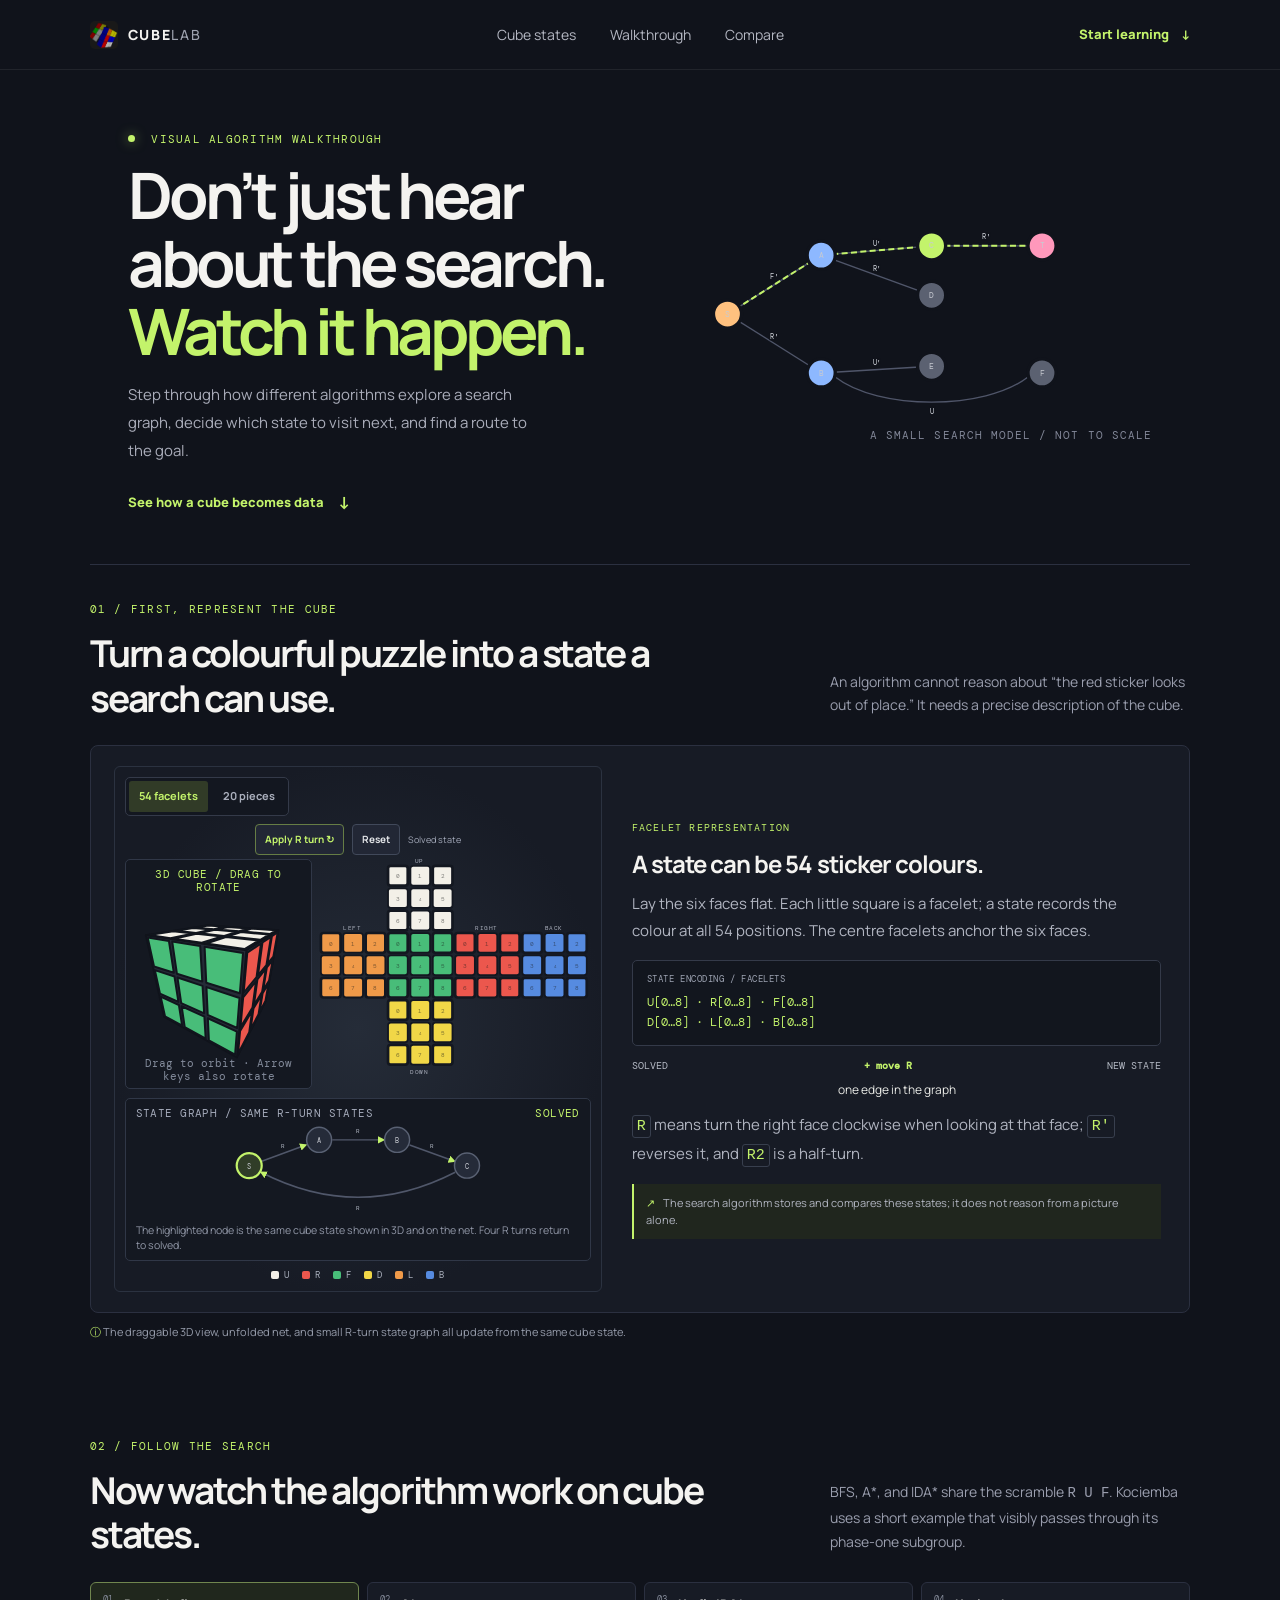
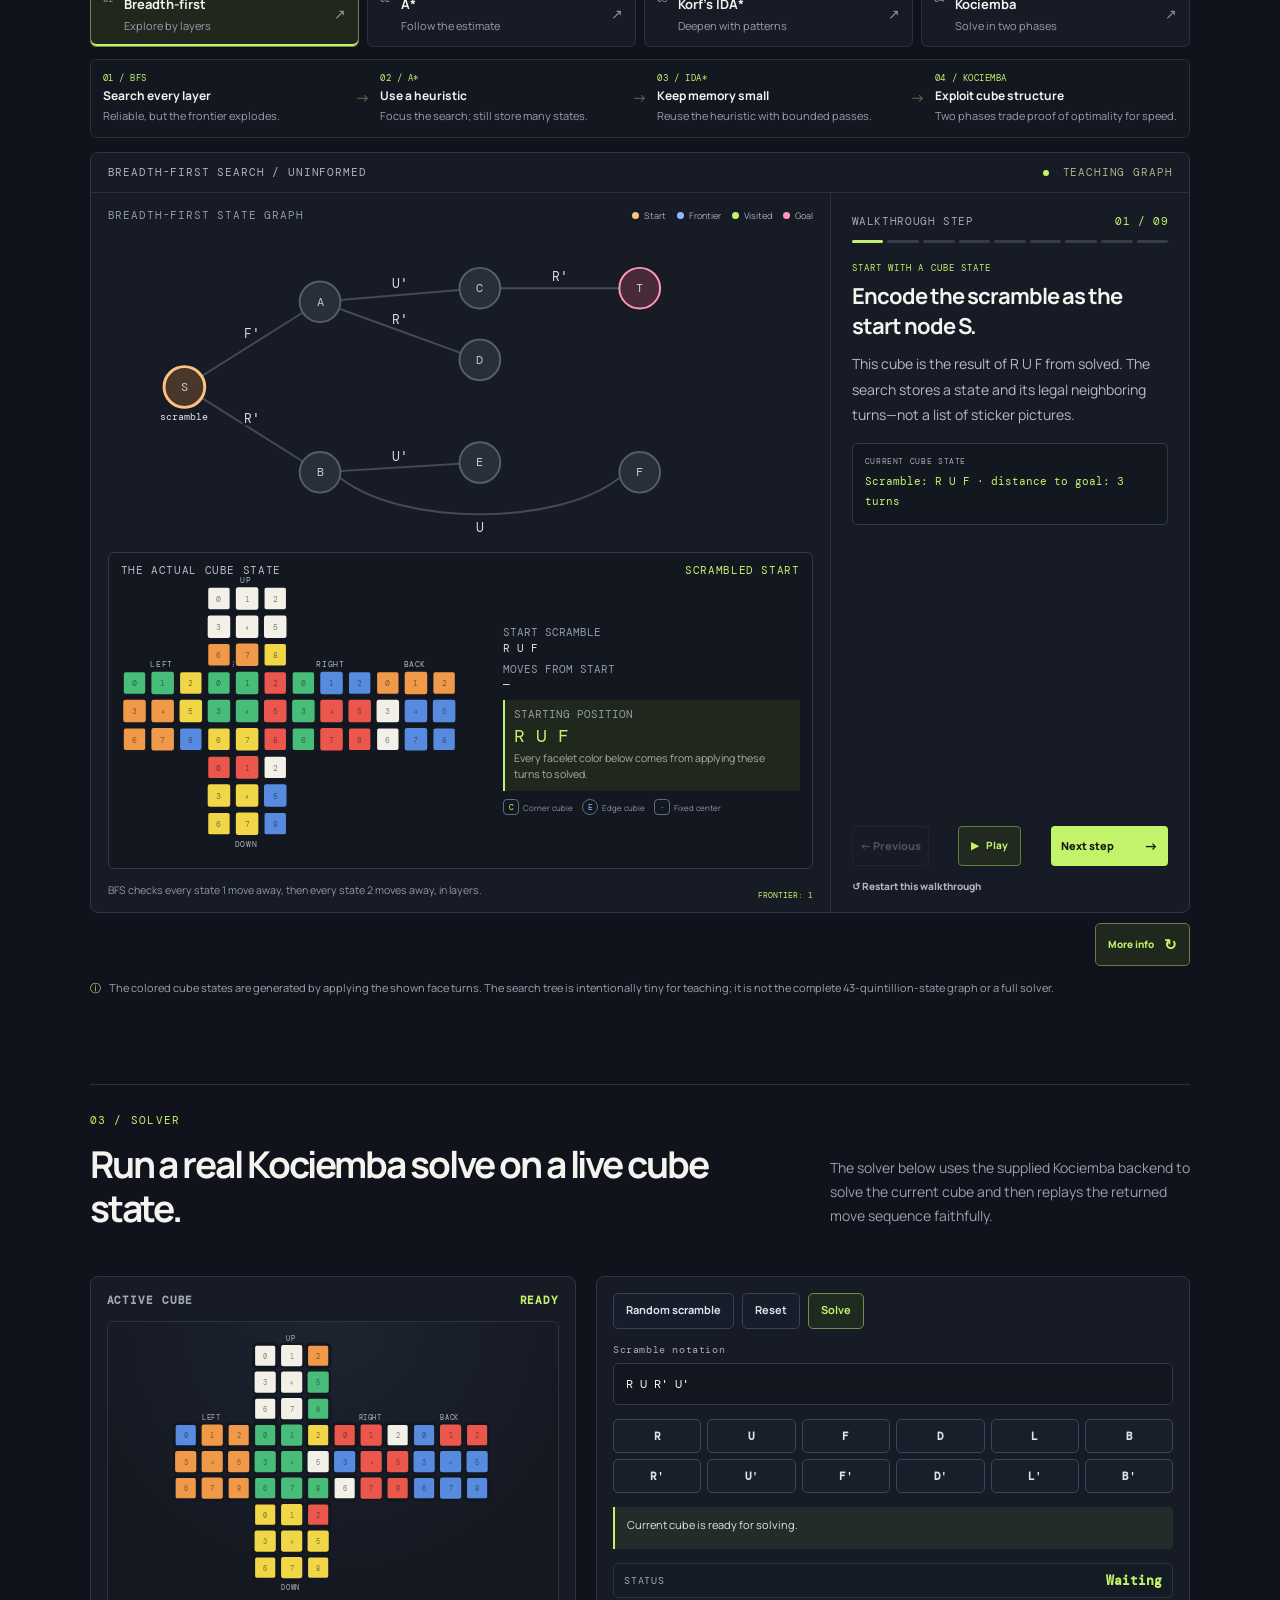
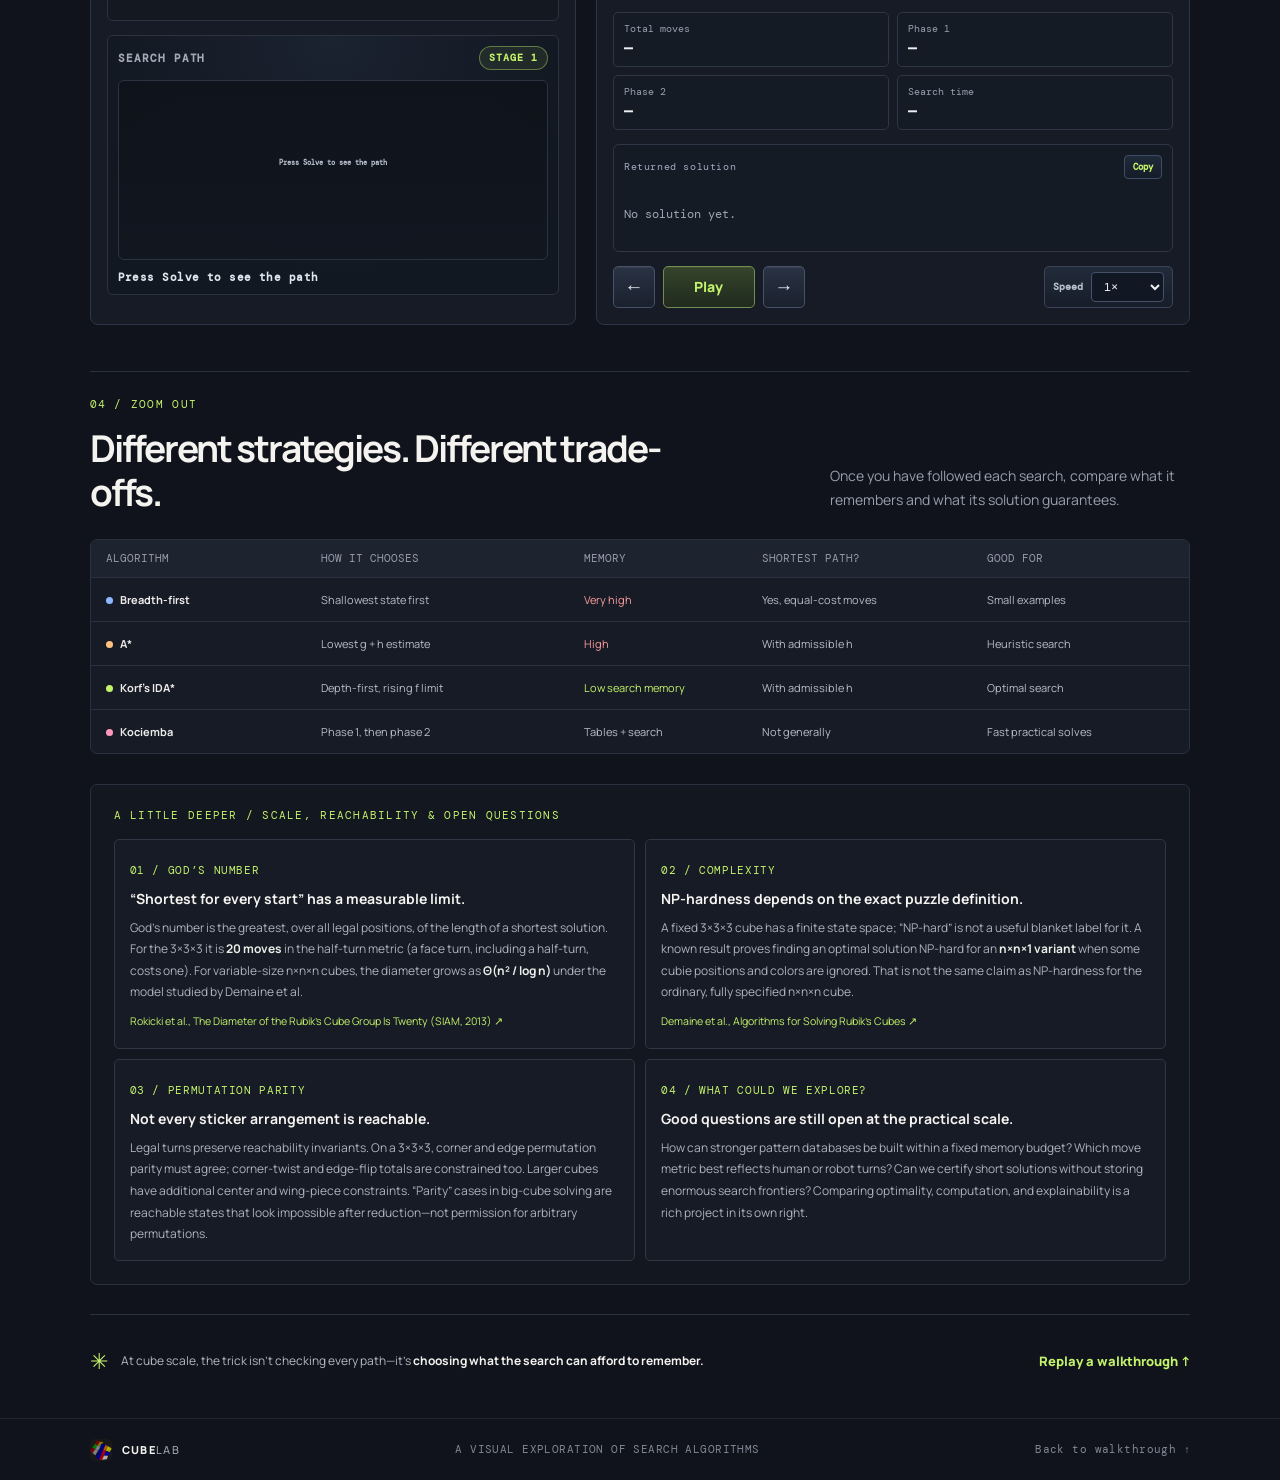
==== Cube/index.html @ f9112fea "Add files via upload" ====
<!DOCTYPE html>
<html lang="en">
<head>
  <meta charset="UTF-8">
  <meta name="viewport" content="width=device-width, initial-scale=1.0">
  <meta name="theme-color" content="#10131b">
  <title>Cube Lab — Search, step by step</title>
  <link rel="icon" href="./icon.png" type="image/png">
  <link rel="preconnect" href="https://fonts.googleapis.com">
  <link rel="preconnect" href="https://fonts.gstatic.com" crossorigin>
  <link href="https://fonts.googleapis.com/css2?family=DM+Mono:wght@400;500&family=Manrope:wght@400;500;600;700;800&display=swap" rel="stylesheet">
  <link rel="stylesheet" href="./styles.css">
  <script src="./sketch/kociemba.bundle.js"></script>
  <script type="module" src="./sketch/sketch.js"></script>
</head>
<body>
  <header class="topbar">
    <a class="brand" href="#" aria-label="Cube Lab home"><img class="brand-mark" src="./icon.png" alt=""><span>CUBE<span class="brand-light">LAB</span></span></a>
    <nav aria-label="Main navigation"><a href="#representation">Cube states</a><a href="#walkthrough">Walkthrough</a><a href="#compare">Compare</a></nav>
    <a class="top-cta" href="#representation">Start learning <span aria-hidden="true">↓</span></a>
  </header>

  <main>
    <section class="intro">
      <div class="intro-copy">
        <p class="eyebrow"><span class="live-dot"></span> VISUAL ALGORITHM WALKTHROUGH</p>
        <h1>Don’t just hear<br>about the search.<br><span>Watch it happen.</span></h1>
        <p>Step through how different algorithms explore a search graph, decide which state to visit next, and find a route to the goal.</p>
        <a class="primary-link" href="#representation">See how a cube becomes data <span aria-hidden="true">↓</span></a>
      </div>
      <div class="intro-visual" aria-hidden="true">
        <svg viewBox="0 0 700 320">
          <g class="intro-graph-edges">
            <line x1="65" y1="160" x2="205" y2="72"/><line x1="65" y1="160" x2="205" y2="248"/>
            <line x1="205" y1="72" x2="370" y2="58"/><line x1="205" y1="72" x2="370" y2="132"/>
            <line x1="205" y1="248" x2="370" y2="238"/><path d="M226 254 C290 304 450 304 514 254"/>
            <line x1="370" y1="58" x2="535" y2="58"/>
          </g>
          <path class="intro-route" d="M65 160L205 72 370 58 535 58"/>
          <g class="intro-graph-moves">
            <text x="135" y="108">F′</text><text x="135" y="197">R′</text>
            <text x="288" y="58">U′</text><text x="288" y="95">R′</text>
            <text x="288" y="236">U′</text><text x="370" y="310">U</text><text x="452" y="48">R′</text>
          </g>
          <circle class="node node-start" cx="65" cy="160" r="21"/><circle class="node node-frontier" cx="205" cy="72" r="21"/>
          <circle class="node node-frontier" cx="205" cy="248" r="21"/><circle class="node node-visited" cx="370" cy="58" r="21"/>
          <circle class="node node-quiet" cx="370" cy="132" r="21"/><circle class="node node-quiet" cx="370" cy="238" r="21"/>
          <circle class="node node-quiet" cx="535" cy="248" r="21"/><circle class="node node-goal" cx="535" cy="58" r="21"/>
          <g class="intro-graph-labels">
            <text x="65" y="164">S</text><text x="205" y="76">A</text><text x="205" y="252">B</text>
            <text x="370" y="62">C</text><text x="370" y="136">D</text><text x="370" y="242">E</text>
            <text x="535" y="252">F</text><text x="535" y="62">T</text>
          </g>
        </svg>
        <span class="visual-tag">A SMALL SEARCH MODEL / NOT TO SCALE</span>
      </div>
    </section>

    <section class="representation section-wrap" id="representation">
      <div class="section-heading">
        <div><p class="eyebrow">01 / FIRST, REPRESENT THE CUBE</p><h2>Turn a colourful puzzle into a state a search can use.</h2></div>
        <p>An algorithm cannot reason about “the red sticker looks out of place.” It needs a precise description of the cube.</p>
      </div>
      <div class="representation-panel">
        <div class="representation-visual">
          <div class="representation-toggle" role="tablist" aria-label="Cube state representation">
            <button type="button" class="representation-tab active" role="tab" aria-selected="true" data-representation="stickers">54 facelets</button>
            <button type="button" class="representation-tab" role="tab" aria-selected="false" data-representation="pieces">20 pieces</button>
          </div>
          <div class="representation-actions"><button type="button" id="representation-turn">Apply R turn ↻</button><button type="button" id="representation-reset">Reset</button><span id="representation-move-label">Solved state</span></div>
          <div class="cube-views">
            <div class="cube-3d-card">
              <span class="cube-view-label">3D CUBE / DRAG TO ROTATE</span>
              <div id="representation-cube-3d" class="representation-cube-3d" role="group" tabindex="0" aria-label="Interactive three-dimensional Rubik's cube. Drag to rotate; use the arrow keys to change the view."></div>
              <span class="cube-drag-hint">Drag to orbit · Arrow keys also rotate</span>
            </div>
            <div id="representation-cube" class="representation-cube" aria-label="Unfolded Rubik's cube representation"></div>
          </div>
          <div class="representation-state-graph">
            <div class="representation-state-graph-head"><span>STATE GRAPH / SAME R-TURN STATES</span><span id="representation-state-label">SOLVED</span></div>
            <div id="representation-state-graph-svg" aria-label="Graph of states produced by repeated R turns"></div>
            <p class="representation-state-graph-note">The highlighted node is the same cube state shown in 3D and on the net. Four R turns return to solved.</p>
          </div>
          <div class="net-caption"><span><i class="net-color white"></i> U</span><span><i class="net-color red"></i> R</span><span><i class="net-color green"></i> F</span><span><i class="net-color yellow"></i> D</span><span><i class="net-color orange"></i> L</span><span><i class="net-color blue"></i> B</span></div>
        </div>
        <div class="representation-explanation" aria-live="polite">
          <p class="eyebrow" id="representation-kicker">FACELET REPRESENTATION</p>
          <h3 id="representation-title">A state can be 54 sticker colours.</h3>
          <p id="representation-description">Lay the six faces flat. Each little square is a facelet; a state records the colour at all 54 positions. The centre facelets anchor the six faces.</p>
          <div class="representation-readout" id="representation-readout"><span>STATE ENCODING / FACELETS</span><code>U[0…8] · R[0…8] · F[0…8]<br>D[0…8] · L[0…8] · B[0…8]</code></div>
          <div class="representation-equation"><span>SOLVED</span><b>+ move R</b><span>NEW STATE</span><strong>one edge in the graph</strong></div>
          <p class="move-notation"><code>R</code> means turn the right face clockwise when looking at that face; <code>R′</code> reverses it, and <code>R2</code> is a half-turn.</p>
          <p class="representation-hint"><span>↗</span> The search algorithm stores and compares these states; it does not reason from a picture alone.</p>
        </div>
      </div>
      <p class="representation-note"><span>ⓘ</span> The draggable 3D view, unfolded net, and small R-turn state graph all update from the same cube state.</p>
    </section>

    <section class="walkthrough section-wrap" id="walkthrough">
      <div class="section-heading">
        <div><p class="eyebrow">02 / FOLLOW THE SEARCH</p><h2>Now watch the algorithm work on cube states.</h2></div>
        <p>BFS, A*, and IDA* share the scramble <code>R U F</code>. Kociemba uses a short example that visibly passes through its phase-one subgroup.</p>
      </div>
      <div class="algorithm-tabs" role="tablist" aria-label="Choose an algorithm">
        <button class="algorithm-tab active" type="button" role="tab" aria-selected="true" data-algorithm="bfs"><span class="tab-number">01</span><span><strong>Breadth-first</strong><small>Explore by layers</small></span><span class="tab-arrow">↗</span></button>
        <button class="algorithm-tab" type="button" role="tab" aria-selected="false" data-algorithm="astar"><span class="tab-number">02</span><span><strong>A*</strong><small>Follow the estimate</small></span><span class="tab-arrow">↗</span></button>
        <button class="algorithm-tab" type="button" role="tab" aria-selected="false" data-algorithm="idastar"><span class="tab-number">03</span><span><strong>Korf’s IDA*</strong><small>Deepen with patterns</small></span><span class="tab-arrow">↗</span></button>
        <button class="algorithm-tab" type="button" role="tab" aria-selected="false" data-algorithm="kociemba"><span class="tab-number">04</span><span><strong>Kociemba</strong><small>Solve in two phases</small></span><span class="tab-arrow">↗</span></button>
      </div>

      <div class="algorithm-progression" aria-label="How each strategy builds on the previous one">
        <div class="progression-item"><span>01 / BFS</span><strong>Search every layer</strong><small>Reliable, but the frontier explodes.</small></div>
        <span class="progression-arrow" aria-hidden="true">→</span>
        <div class="progression-item"><span>02 / A*</span><strong>Use a heuristic</strong><small>Focus the search; still store many states.</small></div>
        <span class="progression-arrow" aria-hidden="true">→</span>
        <div class="progression-item"><span>03 / IDA*</span><strong>Keep memory small</strong><small>Reuse the heuristic with bounded passes.</small></div>
        <span class="progression-arrow" aria-hidden="true">→</span>
        <div class="progression-item"><span>04 / KOCIEMBA</span><strong>Exploit cube structure</strong><small>Two phases trade proof of optimality for speed.</small></div>
      </div>

      <div class="walkthrough-flip" id="walkthrough-flip">
        <div class="walkthrough-flip-inner" id="walkthrough-flip-inner">
          <div class="walkthrough-front">
            <div class="walkthrough-panel">
        <div class="walkthrough-topline"><span id="algorithm-kicker">BREADTH-FIRST SEARCH / UNINFORMED</span><span class="demo-badge"><i></i> TEACHING GRAPH</span></div>
        <div class="walkthrough-body">
          <div class="visualization">
            <div class="visualization-head"><span id="graph-title">SEARCH GRAPH</span><span class="legend" id="graph-legend"><i class="legend-dot start"></i>Start <i class="legend-dot frontier"></i>Frontier <i class="legend-dot visited"></i>Visited <i class="legend-dot goal"></i>Goal</span></div>
            <div class="graph-container" id="graph-container" aria-label="Step-by-step search graph visualization"></div>
            <div id="cube-context" class="cube-context"></div>
            <div class="visualization-foot"><span id="graph-caption">Each circle is a state. Each line is a possible move.</span><span id="metric-caption">FRONTIER: 1</span></div>
          </div>
          <aside class="step-explanation" aria-live="polite">
            <div class="step-top"><span class="step-label">WALKTHROUGH STEP</span><span class="step-count" id="step-count">01 / 05</span></div>
            <div class="step-progress" id="step-progress"></div>
            <p class="eyebrow" id="step-phase">INITIALIZE</p>
            <h3 id="step-title">Put the start state in the queue.</h3>
            <p class="step-description" id="step-description"></p>
            <div class="data-card" id="data-card"></div>
            <div class="step-controls">
              <button class="previous-button" id="previous-step" type="button">← <span>Previous</span></button>
              <button class="play-button" id="play-steps" type="button" aria-pressed="false"><span aria-hidden="true">▶</span> Play</button>
              <button class="next-button" id="next-step" type="button"><span>Next step</span><b aria-hidden="true">→</b></button>
            </div>
            <button class="restart-button" id="restart-algorithm" type="button">↺ Restart this walkthrough</button>
          </aside>
        </div>
            </div>
            <div class="more-info-row"><button class="more-info-button" id="more-info-button" type="button" aria-expanded="false" aria-controls="algorithm-info-panel">More info <span aria-hidden="true">↻</span></button></div>
          </div>
          <section class="algorithm-info-panel" id="algorithm-info-panel" aria-live="polite" aria-hidden="true" inert></section>
        </div>
      </div>
      <p class="teaching-note"><span>ⓘ</span> The colored cube states are generated by applying the shown face turns. The search tree is intentionally tiny for teaching; it is not the complete 43-quintillion-state graph or a full solver.</p>
    </section>

    <section class="solver-section section-wrap" id="solver-section">
      <div class="section-heading">
        <div><p class="eyebrow">03 / SOLVER</p><h2>Run a real Kociemba solve on a live cube state.</h2></div>
        <p>The solver below uses the supplied Kociemba backend to solve the current cube and then replays the returned move sequence faithfully.</p>
      </div>
      <div class="solver-shell">
        <div class="solver-panel solver-cube-panel">
          <div class="solver-view-header"><span>ACTIVE CUBE</span><span id="solver-status-label">READY</span></div>
          <div id="solver-cube-display" class="solver-cube-display" aria-live="polite"></div>
          <div id="solver-path-panel" class="solver-path-panel" aria-live="polite">
            <div class="solver-path-header"><span>SEARCH PATH</span><span class="solver-path-stage" data-role="stage-tag">STAGE 1</span></div>
            <div class="solver-path-visual" data-role="visual"></div>
            <div class="solver-path-status" data-role="status">Press Solve to see the path</div>
          </div>
        </div>
        <div class="solver-panel solver-controls-panel">
          <div class="solver-toolbar">
            <button id="solver-scramble-random" type="button">Random scramble</button>
            <button id="solver-reset" type="button">Reset</button>
            <button id="solver-solve" type="button" class="primary">Solve</button>
          </div>
          <label class="solver-input" for="solver-scramble-input">
            <span>Scramble notation</span>
            <input id="solver-scramble-input" type="text" value="R U R' U'" spellcheck="false" aria-label="Scramble notation input" />
          </label>
          <div class="solver-turn-grid" aria-label="Cube face motion controls">
            <button type="button" class="solver-face-button" data-move="R">R</button>
            <button type="button" class="solver-face-button" data-move="U">U</button>
            <button type="button" class="solver-face-button" data-move="F">F</button>
            <button type="button" class="solver-face-button" data-move="D">D</button>
            <button type="button" class="solver-face-button" data-move="L">L</button>
            <button type="button" class="solver-face-button" data-move="B">B</button>
            <button type="button" class="solver-face-button" data-move="R'">R′</button>
            <button type="button" class="solver-face-button" data-move="U'">U′</button>
            <button type="button" class="solver-face-button" data-move="F'">F′</button>
            <button type="button" class="solver-face-button" data-move="D'">D′</button>
            <button type="button" class="solver-face-button" data-move="L'">L′</button>
            <button type="button" class="solver-face-button" data-move="B'">B′</button>
          </div>
          <div id="solver-message" class="solver-message" data-tone="info">Ready to solve a valid cube state.</div>
          <div class="solver-phase-row">
            <span class="solver-tag">STATUS</span>
            <strong id="solver-phase-text">Waiting</strong>
          </div>
          <div class="solver-stats" id="solver-stats">
            <div><span>Total moves</span><strong id="solver-stat-total">—</strong></div>
            <div><span>Phase 1</span><strong id="solver-stat-phase1">—</strong></div>
            <div><span>Phase 2</span><strong id="solver-stat-phase2">—</strong></div>
            <div><span>Search time</span><strong id="solver-stat-time">—</strong></div>
          </div>
          <div class="solver-solution-box">
            <div class="solver-solution-header">
              <span>Returned solution</span>
              <button id="solver-copy-solution" type="button">Copy</button>
            </div>
            <div id="solver-solution-text" class="solver-solution-text">No solution yet.</div>
          </div>
          <div class="solver-playback">
            <button id="solver-prev-move" type="button" aria-label="Previous move">←</button>
            <button id="solver-play-solution" type="button" aria-label="Play solution">Play</button>
            <button id="solver-next-move" type="button" aria-label="Next move">→</button>
            <label class="solver-speed">
              <span>Speed</span>
              <select id="solver-speed-select" aria-label="Playback speed">
                <option value="0.25">0.25×</option>
                <option value="0.5">0.5×</option>
                <option value="1" selected>1×</option>
                <option value="2">2×</option>
                <option value="4">4×</option>
              </select>
            </label>
          </div>
        </div>
      </div>
    </section>

    <section class="compare-section section-wrap" id="compare">
      <div class="section-heading">
        <div><p class="eyebrow">04 / ZOOM OUT</p><h2>Different strategies. Different trade-offs.</h2></div>
        <p>Once you have followed each search, compare what it remembers and what its solution guarantees.</p>
      </div>
      <div class="comparison">
        <div class="comparison-head"><span>ALGORITHM</span><span>HOW IT CHOOSES</span><span>MEMORY</span><span>SHORTEST PATH?</span><span>GOOD FOR</span></div>
        <div class="comparison-row"><strong><span class="row-dot dot-blue"></span>Breadth-first</strong><span>Shallowest state first</span><span class="memory-high">Very high</span><span>Yes, equal-cost moves</span><span>Small examples</span></div>
        <div class="comparison-row"><strong><span class="row-dot dot-orange"></span>A*</strong><span>Lowest g + h estimate</span><span class="memory-high">High</span><span>With admissible h</span><span>Heuristic search</span></div>
        <div class="comparison-row"><strong><span class="row-dot dot-green"></span>Korf’s IDA*</strong><span>Depth-first, rising f limit</span><span class="memory-low">Low search memory</span><span>With admissible h</span><span>Optimal search</span></div>
        <div class="comparison-row"><strong><span class="row-dot dot-pink"></span>Kociemba</strong><span>Phase 1, then phase 2</span><span>Tables + search</span><span>Not generally</span><span>Fast practical solves</span></div>
      </div>
      <div class="cube-theory">
        <p class="eyebrow">A LITTLE DEEPER / SCALE, REACHABILITY & OPEN QUESTIONS</p>
        <div class="theory-grid">
          <article class="theory-card">
            <span class="theory-index">01 / GOD’S NUMBER</span>
            <h3>“Shortest for every start” has a measurable limit.</h3>
            <p>God’s number is the greatest, over all legal positions, of the length of a shortest solution. For the 3×3×3 it is <strong>20 moves</strong> in the half-turn metric (a face turn, including a half-turn, costs one). For variable-size n×n×n cubes, the diameter grows as <strong>Θ(n² / log n)</strong> under the model studied by Demaine et al.</p>
            <a href="https://doi.org/10.1137/120867366" target="_blank" rel="noreferrer">Rokicki et al., The Diameter of the Rubik’s Cube Group Is Twenty (SIAM, 2013) ↗</a>
          </article>
          <article class="theory-card">
            <span class="theory-index">02 / COMPLEXITY</span>
            <h3>NP-hardness depends on the exact puzzle definition.</h3>
            <p>A fixed 3×3×3 cube has a finite state space; “NP-hard” is not a useful blanket label for it. A known result proves finding an optimal solution NP-hard for an <strong>n×n×1 variant</strong> when some cubie positions and colors are ignored. That is not the same claim as NP-hardness for the ordinary, fully specified n×n×n cube.</p>
            <a href="https://arxiv.org/abs/1106.5736" target="_blank" rel="noreferrer">Demaine et al., Algorithms for Solving Rubik’s Cubes ↗</a>
          </article>
          <article class="theory-card">
            <span class="theory-index">03 / PERMUTATION PARITY</span>
            <h3>Not every sticker arrangement is reachable.</h3>
            <p>Legal turns preserve reachability invariants. On a 3×3×3, corner and edge permutation parity must agree; corner-twist and edge-flip totals are constrained too. Larger cubes have additional center and wing-piece constraints. “Parity” cases in big-cube solving are reachable states that look impossible after reduction—not permission for arbitrary permutations.</p>
          </article>
          <article class="theory-card">
            <span class="theory-index">04 / WHAT COULD WE EXPLORE?</span>
            <h3>Good questions are still open at the practical scale.</h3>
            <p>How can stronger pattern databases be built within a fixed memory budget? Which move metric best reflects human or robot turns? Can we certify short solutions without storing enormous search frontiers? Comparing optimality, computation, and explainability is a rich project in its own right.</p>
          </article>
        </div>
      </div>
      <div class="closing"><span class="closing-icon">✳</span><p>At cube scale, the trick isn’t checking every path—it’s <strong>choosing what the search can afford to remember.</strong></p><a class="top-cta" href="#walkthrough">Replay a walkthrough ↑</a></div>
    </section>

  </main>
  <footer><a class="brand" href="#"><img class="brand-mark" src="./icon.png" alt=""><span>CUBE<span class="brand-light">LAB</span></span></a><span>A VISUAL EXPLORATION OF SEARCH ALGORITHMS</span><a href="#walkthrough">Back to walkthrough ↑</a></footer>
</body>
</html>
---- Cube/styles.css ----
:root {
  color-scheme: dark;
  --bg: #10131b;
  --surface: #171b25;
  --raised: #1d2230;
  --line: #2b3040;
  --muted: #9a9eae;
  --text: #f4f3f0;
  --accent: #c3f36b;
  --blue: #8db8ff;
  --orange: #ffc17f;
  --pink: #ff98bb;
  --mono: "DM Mono", Consolas, monospace;
  --sans: "Manrope", "Segoe UI", sans-serif;
  --stage1: var(--blue);
  --stage2: #c08aff;
}
* { box-sizing: border-box; }
html { scroll-behavior: smooth; }
body { margin: 0; background: var(--bg); color: var(--text); font-family: var(--sans); font-size: 16px; line-height: 1.7; }
a { color: inherit; text-decoration: none; }
button { color: inherit; font: inherit; }
.topbar { height: 70px; padding: 0 7%; display: flex; align-items: center; justify-content: space-between; border-bottom: 1px solid rgba(255,255,255,.07); }
.brand { display: inline-flex; align-items: center; gap: 10px; font-size: 14px; font-weight: 800; letter-spacing: .12em; }
.brand-light { color: #9da2af; font-weight: 500; }
.brand-mark { width: 28px; height: 28px; display: block; border-radius: 5px; object-fit: cover; }
.topbar nav { display: flex; gap: 34px; color: #b4b7c2; font-size: 12px; }.topbar nav a:hover, footer a:hover { color: var(--accent); }
.top-cta { color: var(--accent); font-size: 11px; font-weight: 800; }.top-cta span { margin-left: 9px; }
.intro { min-height: 450px; padding: 62px 10% 48px; display: grid; grid-template-columns: 1fr .9fr; align-items: center; gap: 35px; overflow: hidden; }
.intro-copy { position: relative; z-index: 1; }.eyebrow { margin: 0 0 13px; color: var(--accent); font: 9px/1.5 var(--mono); letter-spacing: .12em; }
.live-dot { display: inline-block; width: 7px; height: 7px; margin-right: 8px; border-radius: 50%; background: var(--accent); box-shadow: 0 0 12px #c3f36b88; vertical-align: 1px; }
h1,h2,h3,p { margin-top: 0; } h1 { margin-bottom: 17px; font-size: clamp(45px,5vw,66px); line-height: 1.06; letter-spacing: -.065em; }
h1 span { color: var(--accent); }.intro-copy > p:not(.eyebrow) { max-width: 425px; color: #aaadba; font-size: 13px; line-height: 1.85; }
.primary-link { display: inline-flex; gap: 14px; align-items: center; margin-top: 8px; color: var(--accent); font-size: 11px; font-weight: 800; }.primary-link span { font-size: 17px; }
.intro-visual { position: relative; padding: 22px 0; }.intro-visual svg { width: 100%; overflow: visible; }
.intro-edge { fill: none; stroke: #50566a; stroke-width: 2; }.explored-edge { stroke: #667153; }.intro-route { fill: none; stroke: var(--accent); stroke-width: 3; stroke-dasharray: 9 5; }
.node { stroke: var(--bg); stroke-width: 5; }.node-start { fill: var(--orange); }.node-frontier { fill: var(--blue); }.node-visited { fill: var(--accent); }.node-goal { fill: var(--pink); }.node-quiet { fill: #5b6171; }
.intro-visual text { fill: #a4a8b4; font: 9px var(--mono); letter-spacing: .1em; }.visual-tag { display: block; text-align: right; color: #818697; font: 8px var(--mono); letter-spacing: .1em; }
.intro-graph-edges line,.intro-graph-edges path { fill: none; stroke: #50566a; stroke-width: 2; }.intro-graph-moves text { fill: #d8dbe2; stroke: #10131b; stroke-width: 4px; paint-order: stroke; text-anchor: middle; font: 11px var(--mono); letter-spacing: 0; }.intro-graph-labels text { fill: #c7cad1; text-anchor: middle; font: 12px var(--mono); letter-spacing: 0; }
.section-wrap { width: min(1200px,86%); margin: 0 auto; }.walkthrough { padding: 40px 0 86px; }
.section-heading { display: flex; justify-content: space-between; align-items: end; gap: 30px; margin-bottom: 25px; }.section-heading h2 { max-width: 620px; margin: 0; font-size: clamp(27px,3.1vw,37px); letter-spacing: -.055em; line-height: 1.2; }
.section-heading > p { max-width: 360px; margin: 0 0 3px; color: var(--muted); font-size: 11px; }
.algorithm-tabs { display: grid; grid-template-columns: repeat(4,1fr); gap: 8px; margin-bottom: 12px; }
.algorithm-tab { min-height: 65px; padding: 10px 12px; display: flex; align-items: center; gap: 11px; text-align: left; border: 1px solid var(--line); border-radius: 6px; background: var(--surface); cursor: pointer; transition: border-color .16s, background .16s, transform .16s; }
.algorithm-tab:hover { transform: translateY(-2px); border-color: #535a6d; }.algorithm-tab.active { border-color: #70864f; background: #20271d; box-shadow: inset 0 -2px var(--accent); }
.tab-number { align-self: flex-start; color: #858b9a; font: 9px var(--mono); }.algorithm-tab > span:nth-child(2) { display: grid; gap: 2px; }
.algorithm-tab strong { font-size: 11px; }.algorithm-tab small { color: var(--muted); font-size: 9px; }.tab-arrow { margin-left: auto; color: #8f94a3; font-size: 14px; }
.algorithm-progression { display: grid; grid-template-columns: 1fr auto 1fr auto 1fr auto 1fr; align-items: center; gap: 10px; margin: 0 0 14px; padding: 12px; border: 1px solid var(--line); border-radius: 6px; background: #131720; }
.progression-item { min-width: 0; display: grid; gap: 2px; }.progression-item > span { color: var(--accent); font: 8px var(--mono); letter-spacing: .06em; }.progression-item strong { font-size: 10px; }.progression-item small { color: var(--muted); font-size: 9px; line-height: 1.5; }.progression-arrow { color: #687151; font-size: 15px; }
.walkthrough-flip { perspective: 1500px; }.walkthrough-flip-inner { display: grid; transform-style: preserve-3d; transition: transform .7s cubic-bezier(.2,.7,.2,1); }.walkthrough-flip-inner.is-flipped { transform: rotateY(180deg); }
.walkthrough-front,.algorithm-info-panel { grid-area: 1 / 1; min-width: 0; backface-visibility: hidden; -webkit-backface-visibility: hidden; }.walkthrough-front { display: flex; flex-direction: column; }.algorithm-info-panel { display: flex; flex-direction: column; gap: 20px; padding: 26px; border: 1px solid #303647; border-radius: 8px; background: var(--surface); transform: rotateY(180deg); }
.more-info-row { display: flex; justify-content: flex-end; padding: 10px 0 0; }.more-info-button { min-height: 36px; padding: 8px 12px; display: inline-flex; align-items: center; gap: 10px; border: 1px solid #687c4d; border-radius: 5px; background: #20271d; color: var(--accent); cursor: pointer; font-size: 10px; font-weight: 800; }.more-info-button:hover { border-color: var(--accent); background: #293322; }.more-info-button span { font-size: 15px; }
.algorithm-info-heading { position: relative; padding-right: 175px; }.algorithm-info-heading h2 { margin: 0 0 8px; font-size: clamp(24px,3vw,34px); letter-spacing: -.05em; }.algorithm-info-heading .eyebrow { margin-bottom: 7px; }.algorithm-info-summary { max-width: 780px; margin: 0; color: #b7bbc6; font-size: 12px; line-height: 1.7; }.algorithm-info-heading .more-info-button { position: absolute; top: 0; right: 0; }
.algorithm-info-facts { display: grid; grid-template-columns: repeat(2,minmax(0,1fr)); gap: 10px; }.algorithm-info-facts article { min-width: 0; padding: 14px; border: 1px solid #303646; border-radius: 5px; background: #131720; }.algorithm-info-facts h3,.pseudocode h3 { margin: 0 0 7px; color: #e8e9e6; font-size: 12px; }.algorithm-info-facts p { margin: 0; color: #aeb3c0; font-size: 10px; line-height: 1.8; white-space: pre-line; }.pseudocode { padding: 14px; border: 1px solid #303646; border-radius: 5px; background: #11151d; }.pseudocode pre { overflow-x: auto; margin: 0; color: var(--accent); font: 10px/1.8 var(--mono); white-space: pre; }
.walkthrough-panel { overflow: hidden; border: 1px solid #303647; border-radius: 8px; background: var(--surface); }
.walkthrough-topline { min-height: 40px; padding: 0 17px; display: flex; align-items: center; justify-content: space-between; border-bottom: 1px solid var(--line); color: #adb1be; font: 8px var(--mono); letter-spacing: .08em; }
.demo-badge { color: #a5b583; }.demo-badge i { display: inline-block; width: 6px; height: 6px; margin-right: 6px; border-radius: 50%; background: var(--accent); }
.walkthrough-body { display: grid; grid-template-columns: minmax(0,1.65fr) minmax(310px,.8fr); min-height: 470px; }
.visualization { min-width: 0; padding: 16px 17px 12px; border-right: 1px solid var(--line); }
.visualization-head { min-height: 23px; display: flex; justify-content: space-between; align-items: start; gap: 10px; color: #9298a8; font: 8px var(--mono); letter-spacing: .08em; }
.legend { display: flex; align-items: center; gap: 5px; color: #a9adba; font: 8px var(--sans); letter-spacing: 0; }.legend[hidden] { display: none; }.legend-dot { width: 7px; height: 7px; margin-left: 6px; border-radius: 50%; }.legend-dot.start { background: var(--orange); }.legend-dot.frontier { background: var(--blue); }.legend-dot.visited { background: var(--accent); }.legend-dot.goal { background: var(--pink); }
.a-star-key { white-space: nowrap; }.a-star-key i { color: var(--accent); font: 9px var(--mono); font-style: normal; }
.graph-container { min-height: 310px; display: grid; place-items: center; overflow: hidden; }.graph-svg { width: 100%; height: 310px; }
.graph-edge { stroke: #444a5b; stroke-width: 2; transition: stroke .25s, stroke-width .25s; }.graph-edge.edge-discovered { stroke: #727b60; }.graph-edge.edge-path { stroke: var(--accent); stroke-width: 4; }
.graph-node circle { fill: #292e3b; stroke: #565d6d; stroke-width: 2; transition: fill .25s, stroke .25s, r .25s; }.graph-node text { fill: #c7cad1; text-anchor: middle; font: 12px var(--mono); pointer-events: none; }
.graph-node .node-score { fill: #d5d9e2; font: 10px var(--mono); }.graph-node.node-current circle { fill: #303d28; stroke: var(--accent); stroke-width: 3; }.graph-node.node-visited circle { fill: #344329; stroke: var(--accent); }
.graph-node.node-frontier circle { fill: #283a54; stroke: var(--blue); }.graph-node.node-start circle { fill: #493729; stroke: var(--orange); }.graph-node.node-goal circle { fill: #482b3a; stroke: var(--pink); }
.graph-node.node-pruned circle { fill: #292e3b; stroke: #697083; stroke-dasharray: 4 3; }.graph-node.node-path circle { fill: #39452d; stroke: var(--accent); stroke-width: 3; }
.graph-node .node-state { fill: #e0e3e8; font: 10px var(--mono); }.edge-move { fill: #d8dbe2; stroke: #171b25; stroke-width: 5px; paint-order: stroke; text-anchor: middle; font: 13px var(--mono); }.edge-move-path { fill: var(--accent); }
.representation { padding: 37px 0 57px; border-top: 1px solid var(--line); }.representation-panel { display: grid; grid-template-columns: minmax(340px,.95fr) minmax(350px,1.05fr); gap: 25px; padding: 20px 23px; border: 1px solid var(--line); border-radius: 8px; background: var(--surface); }
.representation-visual { min-width: 0; padding: 10px; display: flex; flex-direction: column; align-items: center; justify-content: center; border: 1px solid #2b3240; border-radius: 6px; background: radial-gradient(ellipse at 50% 50%,#252c38,#171b25 72%); }
.representation-toggle { display: flex; align-self: flex-start; gap: 5px; margin-bottom: 8px; padding: 3px; border: 1px solid #343a49; border-radius: 5px; background: #131720; }
.representation-tab { padding: 6px 10px; border: 0; border-radius: 3px; background: transparent; color: #a9aebb; cursor: pointer; font-size: 11px; font-weight: 700; }.representation-tab.active { background: #313b27; color: var(--accent); }
.representation-actions { width: 100%; display: flex; align-items: center; justify-content: center; gap: 8px; margin-bottom: 4px; }.representation-actions button { padding: 6px 9px; border: 1px solid #41495a; border-radius: 4px; background: #222735; color: #e0e2e5; cursor: pointer; font-size: 10px; font-weight: 700; }.representation-actions button:first-child { border-color: #667d45; color: var(--accent); }.representation-actions button:hover { border-color: var(--accent); }.representation-actions span { color: #a4aaba; font-size: 9px; }
.cube-views { width: 100%; display: grid; grid-template-columns: minmax(0,.82fr) minmax(0,1.18fr); align-items: center; gap: 8px; }
.cube-3d-card { min-width: 0; padding: 8px 5px 5px; border: 1px solid #303747; border-radius: 5px; background: #141821; text-align: center; }
.cube-view-label,.cube-drag-hint { display: block; color: #a4aaba; font: 7px var(--mono); letter-spacing: .04em; }.cube-view-label { color: var(--accent); }.cube-drag-hint { color: #838b9b; font-size: 6px; letter-spacing: 0; }
.representation-cube-3d { width: 100%; aspect-ratio: 1.08; display: grid; place-items: center; cursor: grab; outline: none; touch-action: none; }.representation-cube-3d:active { cursor: grabbing; }.representation-cube-3d:focus-visible { box-shadow: inset 0 0 0 2px var(--accent); border-radius: 4px; }.interactive-cube-svg { display: block; width: 100%; height: 100%; overflow: visible; }.interactive-cube-body { fill: #252b37; stroke: #10131b; stroke-width: 2; stroke-linejoin: round; vector-effect: non-scaling-stroke; }.interactive-cube-sticker { stroke: #11151d; stroke-width: 2; stroke-linejoin: round; vector-effect: non-scaling-stroke; }
.representation-cube { width: 100%; min-width: 0; display: grid; place-items: center; }.cube-net { display: block; width: 100%; max-width: 340px; height: auto; overflow: visible; }
.representation-state-graph { width: 100%; margin-top: 9px; padding: 8px 10px 6px; border: 1px solid #303747; border-radius: 5px; background: #141821; }.representation-state-graph-head { display: flex; justify-content: space-between; gap: 8px; color: #a4aaba; font: 7px var(--mono); letter-spacing: .04em; }.representation-state-graph-head span:last-child { color: var(--accent); }.representation-graph-svg { display: block; width: 100%; height: 103px; overflow: visible; }.representation-graph-edge { fill: none; stroke: #50576a; stroke-width: 2; marker-end: url(#representation-arrow); }.representation-graph-edge.active { stroke: var(--accent); stroke-width: 3; }.representation-graph-node circle { fill: #252b39; stroke: #596173; stroke-width: 2; }.representation-graph-node text { fill: #c7cad1; text-anchor: middle; font: 10px var(--mono); }.representation-graph-node.current circle { fill: #303d28; stroke: var(--accent); stroke-width: 3; }.representation-graph-node.passed circle { fill: #344329; stroke: var(--accent); }.representation-graph-move { fill: #b7bdca; text-anchor: middle; font: 8px var(--mono); }.representation-graph-move.active { fill: var(--accent); }.representation-state-graph-note { margin: 0; color: #9298a8; font-size: 8px; line-height: 1.5; }
.cube-face-label { fill: #aeb3c0; text-anchor: middle; font: 7px var(--mono); letter-spacing: .08em; }.cube-sticker { stroke: #131720; stroke-width: 2; transition: fill .2s; }.cube-sticker.move-highlight { stroke: #fff; stroke-width: 3; filter: drop-shadow(0 0 3px #fff8); }.cube-sticker.pattern-piece { stroke: #222; stroke-width: 4; filter: drop-shadow(0 0 3px #ffbc61); }
.facelet-index { fill: #1a1b1b; text-anchor: middle; font: 7px var(--mono); opacity: .52; pointer-events: none; }.center-index { font-size: 5px; }.piece-label { fill: #151820; text-anchor: middle; font: bold 8px var(--mono); pointer-events: none; }.center-label { font-size: 12px; }.cube-sticker.corner-sticker { stroke-width: 3; }.cube-sticker.edge-sticker { stroke-width: 2; }
.net-caption { display: flex; flex-wrap: wrap; justify-content: center; gap: 13px; padding-top: 8px; color: #aab0bd; font: 9px var(--mono); }.net-caption span { display: flex; align-items: center; gap: 5px; }.net-color { width: 8px; height: 8px; border-radius: 2px; }.net-color.white { background: #f3f0e8; }.net-color.red { background: #ec574d; }.net-color.green { background: #48bd79; }.net-color.yellow { background: #f1d747; }.net-color.orange { background: #f09a49; }.net-color.blue { background: #568be0; }
.representation-explanation { padding: 9px 5px; align-self: center; }.representation-explanation .eyebrow { font-size: 10px; }.representation-explanation h3 { margin-bottom: 11px; font-size: 24px; line-height: 1.3; letter-spacing: -.04em; }.representation-explanation > p:not(.eyebrow) { color: #b1b5c1; font-size: 14px; line-height: 1.8; }
.representation-readout { margin: 16px 0 12px; padding: 12px 14px; border: 1px solid #343a49; border-radius: 5px; background: #12161e; }.representation-readout span,.representation-readout code { display: block; }.representation-readout span { margin-bottom: 7px; color: #9ca2b1; font: 9px var(--mono); letter-spacing: .06em; }.representation-readout code { color: var(--accent); font: 12px/1.7 var(--mono); }
.representation-equation { display: grid; grid-template-columns: auto 1fr auto; align-items: center; gap: 9px; margin: 13px 0; color: #b5bac5; font: 10px var(--mono); }.representation-equation b { color: var(--accent); text-align: center; }.representation-equation strong { grid-column: 1 / -1; color: #e7e8e4; font: 12px var(--sans); text-align: center; }
.move-notation { margin: 12px 0; color: #b1b5c1; font-size: 11px; line-height: 1.7; }.move-notation code { padding: 2px 4px; border: 1px solid #383f4e; border-radius: 3px; color: var(--accent); }
.representation-hint { margin: 15px 0 0; padding: 10px 12px; border-left: 2px solid var(--accent); background: #20261e; color: #bcc2b1; font-size: 11px !important; line-height: 1.6 !important; }.representation-hint span { margin-right: 6px; color: var(--accent); }
.representation-note { margin: 10px 0 0; color: #969cab; font-size: 11px; }.representation-note span { color: var(--accent); }
.cube-context { width: 100%; margin: 10px 0 4px; padding: 11px 12px; border: 1px solid #323948; border-radius: 6px; background: #131720; }.cube-context-heading { display: flex; justify-content: space-between; gap: 12px; margin-bottom: 8px; color: #b7bdca; font: 9px var(--mono); letter-spacing: .06em; }.cube-context-heading span:last-child { color: var(--accent); text-align: right; }
.cube-context-body { display: grid; grid-template-columns: minmax(210px,1fr) minmax(170px,.8fr); align-items: center; gap: 12px; }.cube-state-detail { display: grid; gap: 8px; }.cube-state-detail > div { display: grid; grid-template-columns: 1fr; gap: 3px; }.cube-state-detail > div > span { color: #9299a8; font: 8px var(--mono); }.cube-state-detail code { color: #e1e3e8; font: 11px var(--mono); overflow-wrap: anywhere; }
.cube-state-detail .current-turn { position: relative; padding: 8px 9px; border-left: 2px solid var(--accent); background: #20271d; }.current-turn strong { color: var(--accent); font: 18px var(--mono); }.current-turn small { color: #aab09f; font-size: 9px; line-height: 1.5; }
.cube-pieces-key { display: flex !important; flex-wrap: wrap; gap: 9px !important; color: #aeb4c1; font-size: 9px; }.cube-pieces-key span { display: inline-flex; align-items: center; gap: 4px; font: 8px var(--sans) !important; }.cube-pieces-key i { width: 16px; height: 16px; display: inline-grid; place-items: center; border: 1px solid #626b7d; border-radius: 4px; color: var(--accent); font: 8px var(--mono); font-style: normal; }.cube-pieces-key .piece-key-edge { border-radius: 50%; color: var(--blue); }.cube-pieces-key .piece-key-center { color: var(--orange); }
.visualization-foot { min-height: 27px; display: flex; justify-content: space-between; gap: 12px; align-items: end; color: #9298a8; font-size: 8px; }.visualization-foot span:last-child { color: var(--accent); font: 8px var(--mono); text-align: right; }
.priority-queue { padding: 0 6px 9px; }.queue-heading,.queue-columns,.queue-entry { display: grid; grid-template-columns: .55fr 1fr 1.25fr .7fr; align-items: center; gap: 8px; }
.queue-heading { padding: 8px 9px 5px; display: flex; justify-content: space-between; gap: 8px; color: #c3c7d2; font: 7px var(--mono); letter-spacing: .07em; }.queue-heading span:last-child { color: #8e95a5; text-align: right; }
.queue-columns { padding: 4px 9px; color: #858c9d; font: 7px var(--mono); }.queue-entry { min-height: 27px; padding: 3px 9px; border-top: 1px solid #2c3240; color: #b6bac5; font: 9px var(--mono); }
.queue-entry strong { display: flex; align-items: center; gap: 5px; color: #d7d9dc; }.queue-entry strong small { color: var(--accent); font: 6px var(--mono); }.queue-entry b { color: #e7e8e5; }
.queue-next { background: #293322; color: var(--accent); }.queue-next strong,.queue-next b { color: var(--accent); }.queue-empty { margin: 5px 9px 0; color: #a3a8b6; font-size: 8px; }
.ida-board { min-height: 300px; padding: 10px 12px; display: grid; grid-template-columns: minmax(0,1fr); align-items: center; gap: 7px; }
.ida-limit { min-height: 42px; padding: 5px 10px; display: flex; flex-direction: row; align-items: center; justify-content: center; gap: 12px; border: 1px solid #59634a; border-radius: 6px; background: #20271d; text-align: center; }
.ida-limit span { color: #aeb49e; font: 6px var(--mono); }.ida-limit strong { color: var(--accent); font: 30px var(--mono); line-height: 1.1; }.ida-limit small { color: #a3a8b6; font-size: 7px; }.ida-limit.limit-cutoff { border-color: #b77a78; background: #302322; }.ida-limit.limit-cutoff strong { color: #ff9e9e; }.ida-limit.limit-raised { box-shadow: 0 0 0 2px #c3f36b22; }
.ida-tree { min-width: 0; }.tree-heading { display: flex; justify-content: space-between; gap: 5px; color: #939aaa; font: 6px var(--mono); letter-spacing: .04em; }.tree-heading span:last-child { text-align: right; }.ida-tree-svg { height: 265px; }
.edge-cutoff { stroke: #ee8383; stroke-dasharray: 5 4; }.cutoff-label { fill: #ff9999 !important; font: 7px var(--mono) !important; }.node-pruned circle { stroke: #ff9999 !important; }
.ida-stack { min-height: 42px; padding: 8px 10px; display: flex; flex-direction: row; align-items: center; justify-content: space-between; gap: 8px; border: 1px solid #343a4a; border-radius: 6px; background: #131720; }.ida-stack span { flex: 0 0 auto; color: #9298a8; font: 6px var(--mono); letter-spacing: .06em; }.ida-stack strong { color: #d3d6da; font: 8px/1.7 var(--mono); overflow-wrap: anywhere; text-align: right; }
.pattern-lookup { min-height: 73px; padding: 7px; display: flex; align-items: stretch; justify-content: center; gap: 6px; border: 1px solid #3d4932; border-radius: 6px; background: #1a2019; }.pattern-lookup > b { align-self: center; color: var(--accent); font-size: 13px; }
.pattern-step,.pattern-result { flex: 1; min-width: 0; padding: 6px 7px; display: flex; flex-direction: column; justify-content: center; gap: 3px; border-radius: 4px; background: #222833; }.pattern-result { background: #293322; }
.pattern-step span,.pattern-result span { color: var(--accent); font: 6px var(--mono); }.pattern-step strong,.pattern-result strong { color: #e0e1dd; font-size: 8px; line-height: 1.35; }.pattern-step small,.pattern-result small { color: #a1a6b3; font-size: 7px; line-height: 1.35; }
.kociemba-visual { min-height: 300px; padding: 8px 5px 12px; display: flex; flex-direction: column; justify-content: center; gap: 14px; }
.kociemba-search-svg { display: block; width: 100%; height: 270px; overflow: visible; }
.k-search-edge { stroke: #535a6b; stroke-width: 2; transition: stroke .25s, stroke-width .25s; }
.k-search-edge.k-phase-one-edge { stroke: var(--blue); stroke-width: 4; }
.k-search-edge.k-solution-edge { stroke: #c08aff; stroke-width: 4; }
.k-search-move { fill: #c4c8d1; stroke: var(--surface); stroke-width: 4px; paint-order: stroke; text-anchor: middle; font: 14px var(--mono); }
.k-search-move.k-phase-one-move { fill: var(--blue); }.k-search-move.k-solution-move { fill: #c08aff; }
.k-phase-divider { stroke: #62697a; stroke-width: 1; stroke-dasharray: 4 5; }
.k-stage-label { fill: #b7bdca; text-anchor: middle; font: 10px var(--mono); letter-spacing: .04em; }
.k-phase-one-label { fill: var(--blue); }.k-phase-two-label { fill: #c08aff; }
.k-pruned-edge { stroke: #686e7c; stroke-width: 1.5; stroke-dasharray: 4 4; }
.k-pruned-node { fill: #232834; stroke: #9298a8; stroke-width: 1.5; stroke-dasharray: 3 2; }
.k-pruned-cross { fill: #b4b8c2; text-anchor: middle; font: 14px var(--mono); pointer-events: none; }
.k-pruned-label { fill: #abb0be; text-anchor: middle; font: 8px var(--mono); }
.k-search-node circle { fill: #252b39; stroke: #626a7a; stroke-width: 2; transition: fill .2s, stroke .2s; }
.k-search-node > text:not(.k-search-node-label) { fill: #e4e6eb; text-anchor: middle; font: 12px var(--mono); }
.k-search-node-label { fill: #b9bfcb; text-anchor: middle; font: 9px var(--mono); }
.k-search-node.k-search-current circle { fill: #25364e; stroke: var(--blue); stroke-width: 3; }
.k-search-node.k-subgroup-reached circle { fill: #303d28; stroke: var(--accent); stroke-width: 3; }
.k-search-node.k-goal-reached circle { fill: #362844; stroke: #c08aff; stroke-width: 3; }
.k-search-marker { fill: none; stroke-width: 3; pointer-events: none; }
.legend-dot.k-phase-one { background: var(--blue); }.legend-dot.k-phase-two { background: #c08aff; }.legend-dot.k-pruned { background: #747b8b; }
.kociemba-flow { display: flex; align-items: center; justify-content: center; gap: 5px; }
.k-flow-card { min-height: 67px; min-width: 76px; flex: 1; padding: 8px 7px; display: flex; flex-direction: column; justify-content: center; gap: 4px; border: 1px solid #343a49; border-radius: 5px; background: #1b202b; opacity: .42; transition: opacity .2s, border-color .2s, background .2s; }
.k-flow-card.flow-reached { opacity: .85; }.k-flow-card.flow-current { opacity: 1; border-color: var(--accent); background: #283222; }.k-flow-card span { color: #82899a; font: 7px var(--mono); }.k-flow-card strong { font: 8px var(--mono); color: #e0e1de; }.k-flow-card small { color: #a2a8b6; font-size: 8px; line-height: 1.35; }.k-flow-arrow { color: #5a6070; font-size: 12px; }.k-flow-arrow.arrow-active { color: var(--accent); }
.kociemba-details { display: grid; grid-template-columns: minmax(0,1fr) 65px minmax(0,1fr); align-items: center; gap: 8px; }
.k-detail { min-height: 122px; padding: 10px; border: 1px solid #303646; border-radius: 6px; background: #141821; opacity: .58; transition: opacity .2s, border-color .2s; }.k-detail.detail-current { opacity: 1; border-color: #657d45; }
.k-detail-number { display: block; margin-bottom: 5px; color: var(--accent); font: 7px var(--mono); letter-spacing: .04em; }.k-detail > strong { display: block; min-height: 28px; margin-bottom: 7px; color: #d7d9de; font-size: 9px; line-height: 1.4; }
.constraint-row { min-height: 28px; display: flex; align-items: center; gap: 6px; border-top: 1px solid #2d3341; }.constraint-icon { width: 17px; height: 17px; display: grid; place-items: center; border-radius: 4px; background: #27313e; color: var(--blue); font: 12px var(--mono); font-style: normal; }.slice-icon { color: var(--orange); }.constraint-row > span { flex: 1; display: grid; }.constraint-row b { color: #d1d4dc; font-size: 8px; }.constraint-row small { color: #9298a8; font-size: 7px; }.constraint-row em { color: #9da3b2; font: normal 8px var(--mono); }.constraint-row .constraint-done { color: var(--accent); }
.subgroup-gate { width: 58px; height: 58px; margin: auto; display: flex; flex-direction: column; justify-content: center; align-items: center; gap: 2px; border: 1px dashed #768057; border-radius: 50%; background: #20251d; }.subgroup-gate span { color: var(--accent); font: 16px var(--mono); }.subgroup-gate small { color: #969d88; font: 5px var(--mono); }.subgroup-gate.gate-open { border-style: solid; box-shadow: 0 0 18px #c3f36b24; }
.move-set { display: flex; flex-wrap: wrap; gap: 4px; }.move-set span { padding: 3px 5px; border: 1px solid #4b3d30; border-radius: 3px; background: #29231e; color: var(--orange); font: 8px var(--mono); }.move-set-note { display: block; margin-top: 6px; color: #9298a8; font-size: 7px; }
.phase-arrow { color: #646b7a; font-size: 14px; }.phase-arrow.arrow-active { color: var(--accent); }.phase-explainer { flex-basis: 100%; margin: 16px 0 0; color: #a8acb9; text-align: center; font-size: 9px; }
.step-explanation { padding: 22px 21px 17px; display: flex; flex-direction: column; }.step-top { display: flex; justify-content: space-between; color: #a2a8b6; font: 9px var(--mono); letter-spacing: .06em; }
.step-count { color: var(--accent); }.step-progress { display: flex; gap: 4px; margin: 12px 0 19px; }.step-progress i { height: 3px; flex: 1; border-radius: 3px; background: #363c4b; }.step-progress i.done { background: var(--accent); }
.step-explanation .eyebrow { margin-bottom: 7px; font-size: 9px; }.step-explanation h3 { margin: 0 0 10px; font-size: 22px; line-height: 1.35; letter-spacing: -.045em; }.step-description { min-height: 78px; margin: 0 0 14px; color: #b5bac6; font-size: 13px; line-height: 1.8; }
.data-card { min-height: 74px; padding: 12px; border: 1px solid #303747; border-radius: 5px; background: #131720; color: #d2d3d6; font-size: 11px; }.data-card .data-label { display: block; margin-bottom: 6px; color: #a4aaba; font: 8px var(--mono); letter-spacing: .08em; }.data-card code { color: var(--accent); font: 11px/1.8 var(--mono); overflow-wrap: anywhere; }
.step-controls { display: flex; justify-content: space-between; gap: 10px; margin-top: auto; padding-top: 16px; }
.previous-button,.next-button,.restart-button { min-height: 40px; border-radius: 4px; cursor: pointer; font-size: 11px; font-weight: 800; transition: opacity .15s, transform .15s; }.previous-button:hover,.next-button:hover,.restart-button:hover { transform: translateY(-1px); }
.previous-button { padding: 0 7px; border: 1px solid #343a49; background: transparent; color: #aeb2be; }.previous-button:disabled { opacity: .35; cursor: not-allowed; transform: none; }
.next-button { min-width: 117px; padding: 0 10px; display: flex; justify-content: space-between; align-items: center; border: 0; background: var(--accent); color: #15190f; }.next-button b { font-size: 14px; }
.play-button { min-height: 40px; padding: 0 12px; border: 1px solid #657d45; border-radius: 4px; background: #222a20; color: var(--accent); cursor: pointer; font-size: 10px; font-weight: 800; }.play-button:hover { background: #2b3524; }.play-button span { margin-right: 5px; }
.next-button.is-complete { background: #293522; color: var(--accent); border: 1px solid #586c41; }
.restart-button { min-height: auto; align-self: flex-start; margin-top: 12px; padding: 0; border: 0; background: transparent; color: #aeb3c1; font-size: 10px; }.restart-button:hover { color: var(--accent); }
.teaching-note { margin: 13px 0 0; color: #9da3b0; font-size: 11px; }.teaching-note span { margin-right: 6px; color: var(--accent); }
.compare-section { padding-top: 25px; padding-bottom: 38px; border-top: 1px solid var(--line); }.comparison { overflow: hidden; border: 1px solid var(--line); border-radius: 7px; background: var(--surface); }
.comparison-head,.comparison-row { display: grid; grid-template-columns: 1.1fr 1.35fr .9fr 1.15fr 1fr; align-items: center; gap: 10px; padding: 12px 15px; }
.comparison-head { color: #969baa; background: #1e2330; font: 8px var(--mono); }.comparison-row { min-height: 44px; border-top: 1px solid #2b3040; color: #b9bdc7; font-size: 9px; }.comparison-row strong { color: #ecebea; font-size: 9px; }
.row-dot { width: 7px; height: 7px; display: inline-block; margin-right: 7px; border-radius: 50%; }.dot-blue { background: var(--blue); }.dot-orange { background: var(--orange); }.dot-green { background: var(--accent); }.dot-pink { background: var(--pink); }.memory-high { color: #ff9e9e; }.memory-low { color: var(--accent); }
.cube-theory { margin-top: 30px; padding: 23px; border: 1px solid var(--line); border-radius: 7px; background: #131720; }.cube-theory > .eyebrow { margin-bottom: 15px; }.theory-grid { display: grid; grid-template-columns: repeat(2,minmax(0,1fr)); gap: 10px; }.theory-card { padding: 15px; border: 1px solid #303646; border-radius: 5px; background: var(--surface); }.theory-index { color: var(--accent); font: 8px var(--mono); letter-spacing: .06em; }.theory-card h3 { margin: 7px 0; font-size: 14px; line-height: 1.45; }.theory-card p { margin: 0; color: #adb2bf; font-size: 10px; line-height: 1.8; }.theory-card strong { color: #eceee8; }.theory-card a { display: inline-block; margin-top: 10px; color: var(--accent); font-size: 9px; }.theory-card a:hover { text-decoration: underline; }
.closing { display: flex; align-items: center; gap: 13px; padding: 28px 0 0; margin-top: 29px; border-top: 1px solid var(--line); }.closing-icon { color: var(--accent); font-size: 22px; }.closing p { max-width: 660px; margin: 0; color: #b5b8c2; font-size: 12px; }.closing strong { color: var(--text); }.closing .top-cta { margin-left: auto; white-space: nowrap; }
footer { min-height: 62px; padding: 12px 7%; display: flex; align-items: center; justify-content: space-between; border-top: 1px solid rgba(255,255,255,.07); color: #828796; font: 8px var(--mono); letter-spacing: .04em; }footer .brand { color: var(--text); font: 800 11px var(--sans); }footer .brand-mark { width: 22px; height: 22px; }
@media (max-width: 900px) {
  .section-wrap { width: 90%; }.intro { padding-right: 7%; padding-left: 7%; }.walkthrough-body { grid-template-columns: minmax(0,1.3fr) minmax(280px,.8fr); }.representation-panel { grid-template-columns: minmax(300px,.95fr) minmax(300px,1.05fr); gap: 17px; }.comparison-head,.comparison-row { grid-template-columns: 1fr 1.2fr .8fr 1.1fr; }.comparison-head span:last-child,.comparison-row > :last-child { display: none; }.algorithm-progression { display: flex; overflow-x: auto; }.progression-item { flex: 1 0 145px; }.progression-arrow { flex: 0 0 auto; }
}
@media (max-width: 680px) {
  .topbar { height: 61px; padding: 0 5%; }.topbar nav { gap: 17px; font-size: 10px; }.top-cta { font-size: 9px; }
  .intro { min-height: 0; grid-template-columns: 1fr; padding: 47px 7% 20px; gap: 4px; }.intro-visual { max-width: 460px; justify-self: center; padding: 0; }.intro-visual svg { max-height: 220px; }.section-heading { display: block; }.section-heading > p { margin-top: 10px; }
  .representation { padding-top: 28px; }.representation-panel { grid-template-columns: 1fr; gap: 15px; padding: 13px; }.representation-visual { min-height: 285px; }.cube-views { grid-template-columns: 1fr; gap: 9px; }.cube-3d-card { width: min(100%,300px); justify-self: center; }.representation-cube-3d { aspect-ratio: 1.35; }.representation-cube { width: min(100%,340px); }.representation-explanation { padding: 7px; }.representation-explanation h3 { font-size: 21px; }.representation-explanation > p:not(.eyebrow) { font-size: 13px; }
  .algorithm-tabs { grid-template-columns: 1fr 1fr; }.algorithm-tab { min-height: 58px; padding: 8px; gap: 7px; }.algorithm-tab strong { font-size: 10px; }.algorithm-tab small { font-size: 8px; }.algorithm-progression { display: flex; overflow-x: auto; align-items: stretch; gap: 9px; padding: 10px; }.progression-item,.progression-item:nth-of-type(n+4) { display: grid; flex: 0 0 150px; }.progression-arrow,.progression-arrow:nth-of-type(n+3) { display: grid; align-items: center; }
  .walkthrough-body { grid-template-columns: 1fr; }.visualization { border-right: 0; border-bottom: 1px solid var(--line); }.graph-container { min-height: 255px; }.graph-svg { height: 255px; }.step-explanation { min-height: 390px; }.step-description { min-height: 0; font-size: 13px; }.data-card { min-height: 60px; }.visualization-head { flex-wrap: wrap; }.cube-context-body { grid-template-columns: 1fr; justify-items: center; }.cube-context-body .cube-net { max-width: 310px; }.cube-state-detail { width: 100%; grid-template-columns: 1fr 1fr; }.cube-state-detail .current-turn { grid-column: 1 / -1; }.cube-pieces-key { grid-column: 1 / -1; }
  .ida-board { padding: 8px 5px; }.ida-tree-svg { height: 240px; }.tree-heading { font-size: 5px; }.ida-stack { align-items: flex-start; flex-direction: column; }.ida-stack strong { text-align: left; }
  .kociemba-visual { padding: 8px 2px 12px; }.kociemba-search-svg { height: 245px; }.kociemba-details { grid-template-columns: minmax(0,1fr) 44px minmax(0,1fr); gap: 4px; }.subgroup-gate { width: 42px; height: 42px; }.subgroup-gate span { font-size: 13px; }.subgroup-gate small { font-size: 4px; }.k-detail { padding: 7px 6px; }.k-detail > strong { min-height: 36px; font-size: 8px; }
  .comparison-head,.comparison-row { grid-template-columns: 1fr 1.2fr .8fr; gap: 6px; padding: 10px 8px; }.comparison-head span:nth-child(4),.comparison-row > :nth-child(4) { display: none; }.comparison-row { font-size: 8px; }.comparison-row strong { font-size: 8px; }.algorithm-info-panel { padding: 17px; }.algorithm-info-heading { padding-right: 0; }.algorithm-info-heading .more-info-button { position: static; margin-top: 12px; }.algorithm-info-facts,.theory-grid { grid-template-columns: 1fr; }.cube-theory { padding: 14px; }
  .closing { flex-wrap: wrap; }.closing .top-cta { margin: 0 0 0 35px; }
  footer { padding: 12px 5%; gap: 8px; font-size: 7px; }footer > span { max-width: 150px; text-align: center; }
}
@media (max-width: 390px) {
  .topbar nav { gap: 10px; }.topbar nav a { font-size: 9px; }.top-cta { display: none; }.intro { padding-top: 38px; }.algorithm-tab small { font-size: 7px; }.legend { gap: 3px; font-size: 7px; }.legend-dot { margin-left: 2px; }.a-star-key { font-size: 6px; }.cube-state-detail { grid-template-columns: 1fr; }.cube-state-detail .current-turn,.cube-pieces-key { grid-column: auto; }.kociemba-details { grid-template-columns: minmax(0,1fr) 36px minmax(0,1fr); }.subgroup-gate { width: 35px; height: 35px; }.subgroup-gate span { font-size: 11px; }.subgroup-gate small { font-size: 3px; }.k-detail-number { font-size: 6px; }.constraint-row b { font-size: 7px; }.constraint-row small { font-size: 6px; }
  .comparison-head,.comparison-row { grid-template-columns: 1fr 1fr; }.comparison-head span:nth-child(3),.comparison-row > :nth-child(3) { display: none; }
}
@media (min-width: 681px) {
  .topbar nav { font-size: 14px; }
  .top-cta,.primary-link { font-size: 13px; }
  .intro-copy > p:not(.eyebrow) { font-size: 15px; }
  .section-heading > p { font-size: 14px; }
  .algorithm-tab strong { font-size: 13px; }
  .algorithm-tab small { font-size: 11px; }
  .progression-item > span { font-size: 9px; }
  .progression-item strong { font-size: 12px; }
  .progression-item small { font-size: 11px; }
  .step-description { font-size: 14px; }
  .representation-explanation > p:not(.eyebrow) { font-size: 15px; }
  .comparison-row,.comparison-row strong { font-size: 11px; }
  .theory-card p { font-size: 12px; }
  .eyebrow,.visual-tag,.walkthrough-topline,.visualization-head,.legend,.visualization-foot,
  .step-top,.data-label,.cube-view-label,.cube-drag-hint,.representation-state-graph-head,
  .representation-state-graph-note,.cube-context-heading,.cube-state-detail > div > span,
  .cube-state-detail code,.current-turn small,.cube-pieces-key span,.queue-heading,
  .queue-columns,.queue-entry,.ida-limit span,.ida-limit small,.tree-heading,.ida-stack span,
  .ida-stack strong,.pattern-step span,.pattern-result span,.pattern-step small,.pattern-result small,
  .k-flow-card span,.k-flow-card strong,.k-flow-card small,.k-detail-number,.constraint-row b,
  .constraint-row small,.subgroup-gate small,.move-set span,.move-set-note,.phase-explainer,
  .comparison-head,.theory-index,.theory-card a,footer {
    font-size: max(9px, 0.66em);
  }
}
.solver-section { padding: 28px 0 46px; border-top: 1px solid var(--line); }
.solver-shell { display: grid; grid-template-columns: minmax(250px, .9fr) minmax(300px,1.1fr); gap: 20px; padding: 20px 0 0; }
.solver-panel { padding: 16px; border: 1px solid #2d3547; border-radius: 8px; background: var(--surface); }
.solver-cube-panel { display: flex; flex-direction: column; gap: 14px; }
.solver-view-header { display: flex; justify-content: space-between; gap: 10px; color: #a2a8b5; font: 700 11px var(--mono); letter-spacing: .08em; }
.solver-view-header span:last-child { color: var(--accent); }
.solver-cube-display { min-height: 300px; display: grid; place-items: center; padding: 10px 8px; border: 1px solid #2b3240; border-radius: 6px; background: radial-gradient(circle at top, #1d2430 0%, #141821 72%); }
.solver-cube-display .cube-net { max-width: 320px; }
.solver-path-panel { display: grid; gap: 10px; padding: 10px; border: 1px solid #2b3240; border-radius: 6px; background: radial-gradient(circle at top, #1b2230 0%, #121821 72%); }
.solver-path-header { display: flex; align-items: center; justify-content: space-between; gap: 10px; color: #a4a9b8; font: 700 11px var(--mono); letter-spacing: .09em; }
.solver-path-stage { display: inline-flex; align-items: center; justify-content: center; min-height: 24px; padding: 3px 9px; border: 1px solid rgba(195,243,107,.4); border-radius: 999px; background: rgba(195,243,107,.08); color: var(--accent); font-size: 10px; font-weight: 700; }
.solver-path-stage.stage-2-lit { border-color: rgba(192,138,255,.55); background: rgba(192,138,255,.12); color: var(--stage2); }
.solver-path-visual { display: block; min-height: 180px; padding: 8px; border: 1px solid #2b3240; border-radius: 6px; background: linear-gradient(180deg, rgba(14,18,26,.92), rgba(17,23,32,.96)); overflow: hidden; }
.solver-path-svg { width: 100%; height: auto; min-height: 150px; aspect-ratio: 2.9 / 1; display: block; }
.solver-path-stage-label { font: 700 11px var(--mono); letter-spacing: .08em; paint-order: stroke; stroke: rgba(16,19,27,.93); stroke-width: 3px; }
.solver-path-stage-label-left { fill: var(--stage1); }
.solver-path-stage-label-right { fill: var(--stage2); }
.solver-path-stage-label.active { filter: drop-shadow(0 0 5px currentColor); }
.solver-path-divider { stroke: var(--pink); stroke-width: 2.2; stroke-linecap: round; filter: drop-shadow(0 0 8px rgba(255,152,187,.6)); }
.solver-path-status { color: #dfe6ee; font: 700 11px var(--mono); letter-spacing: .04em; }
.solver-path-decoy { fill: none; stroke-width: 1.5; stroke-dasharray: 4 6; opacity: .25; }
.solver-path-decoy.stage1 { stroke: var(--stage1); }
.solver-path-decoy.stage2 { stroke: var(--stage2); }
.solver-path-decoy-end { fill: rgba(255,255,255,.38); font: 12px var(--mono); }
.solver-path-spine { fill: none; stroke-width: 3.5; stroke-linecap: round; stroke-linejoin: round; }
.solver-path-spine.stage1, .solver-path-trail.stage1 { stroke: var(--stage1); }
.solver-path-spine.stage2, .solver-path-trail.stage2 { stroke: var(--stage2); }
.solver-path-trail { fill: none; stroke-width: 5; stroke-linecap: round; stroke-linejoin: round; }
.solver-path-node { stroke: rgba(255,255,255,.6); stroke-width: 1.2; }
.solver-path-node.stage1 { fill: var(--stage1); }
.solver-path-node.stage2 { fill: var(--stage2); }
.solver-path-node.gate { fill: var(--pink); stroke: #fff; stroke-width: 1.5; }
.solver-path-marker { fill: var(--stage1); stroke: rgba(255,255,255,.95); stroke-width: 1.8; filter: drop-shadow(0 0 8px rgba(255,255,255,.8)); }
.solver-path-marker.stage2 { fill: var(--stage2); }
.solver-path-empty-text { font: 700 11px var(--mono); fill: #b7becd; }
@media (prefers-reduced-motion: reduce) { .solver-path-divider { animation: none; } }
.solver-controls-panel { display: grid; gap: 14px; }
.solver-toolbar { display: flex; flex-wrap: wrap; gap: 8px; }
.solver-toolbar button, .solver-solution-header button, .solver-playback button { cursor: pointer; font: inherit; transition: transform .15s, border-color .15s, background .15s, box-shadow .15s; }
.solver-toolbar button { min-height: 36px; padding: 0 12px; border: 1px solid #384155; border-radius: 5px; background: #171d2a; color: #dfe3ea; font-size: 11px; font-weight: 700; }
.solver-toolbar button.primary { border-color: #718d4f; background: #1f2a20; color: var(--accent); }
.solver-toolbar button:hover, .solver-solution-header button:hover, .solver-playback button:hover, .solver-face-button:hover { transform: translateY(-1px); }
.solver-input { display: grid; gap: 7px; color: #a8adba; font: 10px var(--mono); letter-spacing: .06em; }
.solver-input input { min-height: 42px; padding: 0 12px; border: 1px solid #303848; border-radius: 5px; background: #12171f; color: var(--text); font: 12px/1.5 var(--mono); }
.solver-turn-grid { display: grid; grid-template-columns: repeat(6, minmax(0, 1fr)); gap: 6px; }
.solver-face-button { min-height: 34px; border: 1px solid #39445d; border-radius: 5px; background: #181f2b; color: #dfe3ea; font: 700 11px var(--mono); }
.solver-message { min-height: 42px; padding: 10px 12px; border-left: 2px solid var(--accent); border-radius: 0 4px 4px 0; background: rgba(195,243,107,.08); color: #dfe6d7; font-size: 11px; line-height: 1.5; }
.solver-message[data-tone="error"] { border-color: #ff9d9d; background: rgba(255,157,157,.1); color: #ffd7d7; }
.solver-message[data-tone="success"] { border-color: #7ae8a4; background: rgba(122,232,164,.09); color: #d9f7df; }
.solver-phase-row { display: flex; align-items: center; justify-content: space-between; gap: 12px; padding: 8px 10px; border: 1px solid #2c3444; border-radius: 5px; background: #141b25; }
.solver-tag { color: #a5a9b7; font: 10px var(--mono); letter-spacing: .08em; }
.solver-phase-row strong { color: var(--accent); font: 700 13px var(--mono); }
.solver-stats { display: grid; grid-template-columns: repeat(2, minmax(0, 1fr)); gap: 8px; }
.solver-stats div { display: grid; gap: 4px; padding: 9px 10px; border: 1px solid #2e3647; border-radius: 5px; background: #141b25; }
.solver-stats span { color: #97a0ae; font: 10px var(--mono); }
.solver-stats strong { color: #edf0f3; font: 700 14px var(--mono); }
.solver-solution-box { display: grid; gap: 10px; padding: 10px; border: 1px solid #2f3647; border-radius: 6px; background: #141b25; }
.solver-solution-header { display: flex; align-items: center; justify-content: space-between; gap: 8px; color: #a4aac0; font: 10px var(--mono); letter-spacing: .06em; }
.solver-solution-header button { padding: 5px 8px; border: 1px solid #3d4d69; border-radius: 4px; background: linear-gradient(180deg, #202a39, #151c28); color: var(--accent); font: 700 9px var(--mono); }
.solver-solution-text { display: flex; align-items: center; flex-wrap: wrap; gap: 5px; min-height: 52px; color: #e8ebee; font: 12px/1.8 var(--mono); overflow-wrap: anywhere; }
.sol-empty { color: #9da6b5; }
.sol-group-label { flex-basis: 100%; margin-top: 3px; font: 700 10px/1.4 var(--mono); letter-spacing: .04em; }
.sol-group-p1 { color: var(--stage1); }
.sol-group-p2 { color: var(--stage2); }
.sol-move { display: inline-grid; place-items: center; min-width: 34px; height: 32px; padding: 0 8px; border: 1px solid transparent; border-radius: 4px; font-size: 14px; font-weight: 700; transition: opacity 120ms ease, background 120ms ease, box-shadow 120ms ease; }
.sol-move.p1 { color: var(--stage1); border-color: rgba(141,184,255,.48); border-bottom: 2px solid var(--stage1); background: rgba(141,184,255,.14); }
.sol-move.p2 { color: var(--stage2); border-color: rgba(192,138,255,.48); border-bottom: 2px dashed var(--stage2); background: rgba(192,138,255,.14); }
.sol-move.neutral { color: #dfe5ed; border-color: #465066; background: #202735; }
.sol-move.upcoming { opacity: .5; }
.sol-move.played { opacity: .82; }
.sol-move.p1.current { color: #10131b; background: var(--stage1); box-shadow: 0 0 12px rgba(141,184,255,.35); }
.sol-move.p2.current { color: #10131b; background: var(--stage2); box-shadow: 0 0 12px rgba(192,138,255,.35); }
.sol-divider { user-select: none; margin: 0 3px; color: var(--pink); font-weight: 800; }
.solver-playback { display: flex; align-items: stretch; flex-wrap: wrap; gap: 8px; }
.solver-playback button { min-width: 42px; min-height: 42px; padding: 0 12px; border: 1px solid #46516a; border-radius: 5px; background: linear-gradient(180deg, #2a3344, #1a202d); color: #e5e9f0; box-shadow: inset 0 1px rgba(255,255,255,.06); font: 700 19px/1 var(--mono); }
.solver-playback button:hover { border-color: #74829d; background: linear-gradient(180deg, #354158, #202a3a); box-shadow: 0 4px 12px rgba(0,0,0,.2); }
#solver-play-solution { min-width: 92px; border-color: #718d4f; background: linear-gradient(180deg, #35442b, #202a1e); color: var(--accent); font: 800 14px var(--sans); }
#solver-play-solution:hover { border-color: var(--accent); background: linear-gradient(180deg, #405237, #293522); }
.solver-playback button:focus-visible, .solver-speed select:focus-visible { outline: 2px solid var(--accent); outline-offset: 2px; }
.solver-speed { display: flex; align-items: center; gap: 8px; margin-left: auto; padding: 5px 8px; border: 1px solid #3a455b; border-radius: 5px; background: linear-gradient(180deg, #222b3a, #171d29); color: #b8c0ce; }
.solver-speed span { font: 700 10px var(--mono); }
.solver-speed select { min-height: 30px; padding: 0 8px; border: 1px solid #46516a; border-radius: 4px; background: #121823; color: #edf0f5; cursor: pointer; font: 12px var(--mono); }
@media (prefers-reduced-motion: reduce) { *,*::before,*::after { scroll-behavior: auto !important; transition-duration: .01ms !important; } }
@media (max-width: 680px) {
  .solver-shell { grid-template-columns: minmax(0, 1fr); gap: 12px; }
  .solver-panel { min-width: 0; }
}
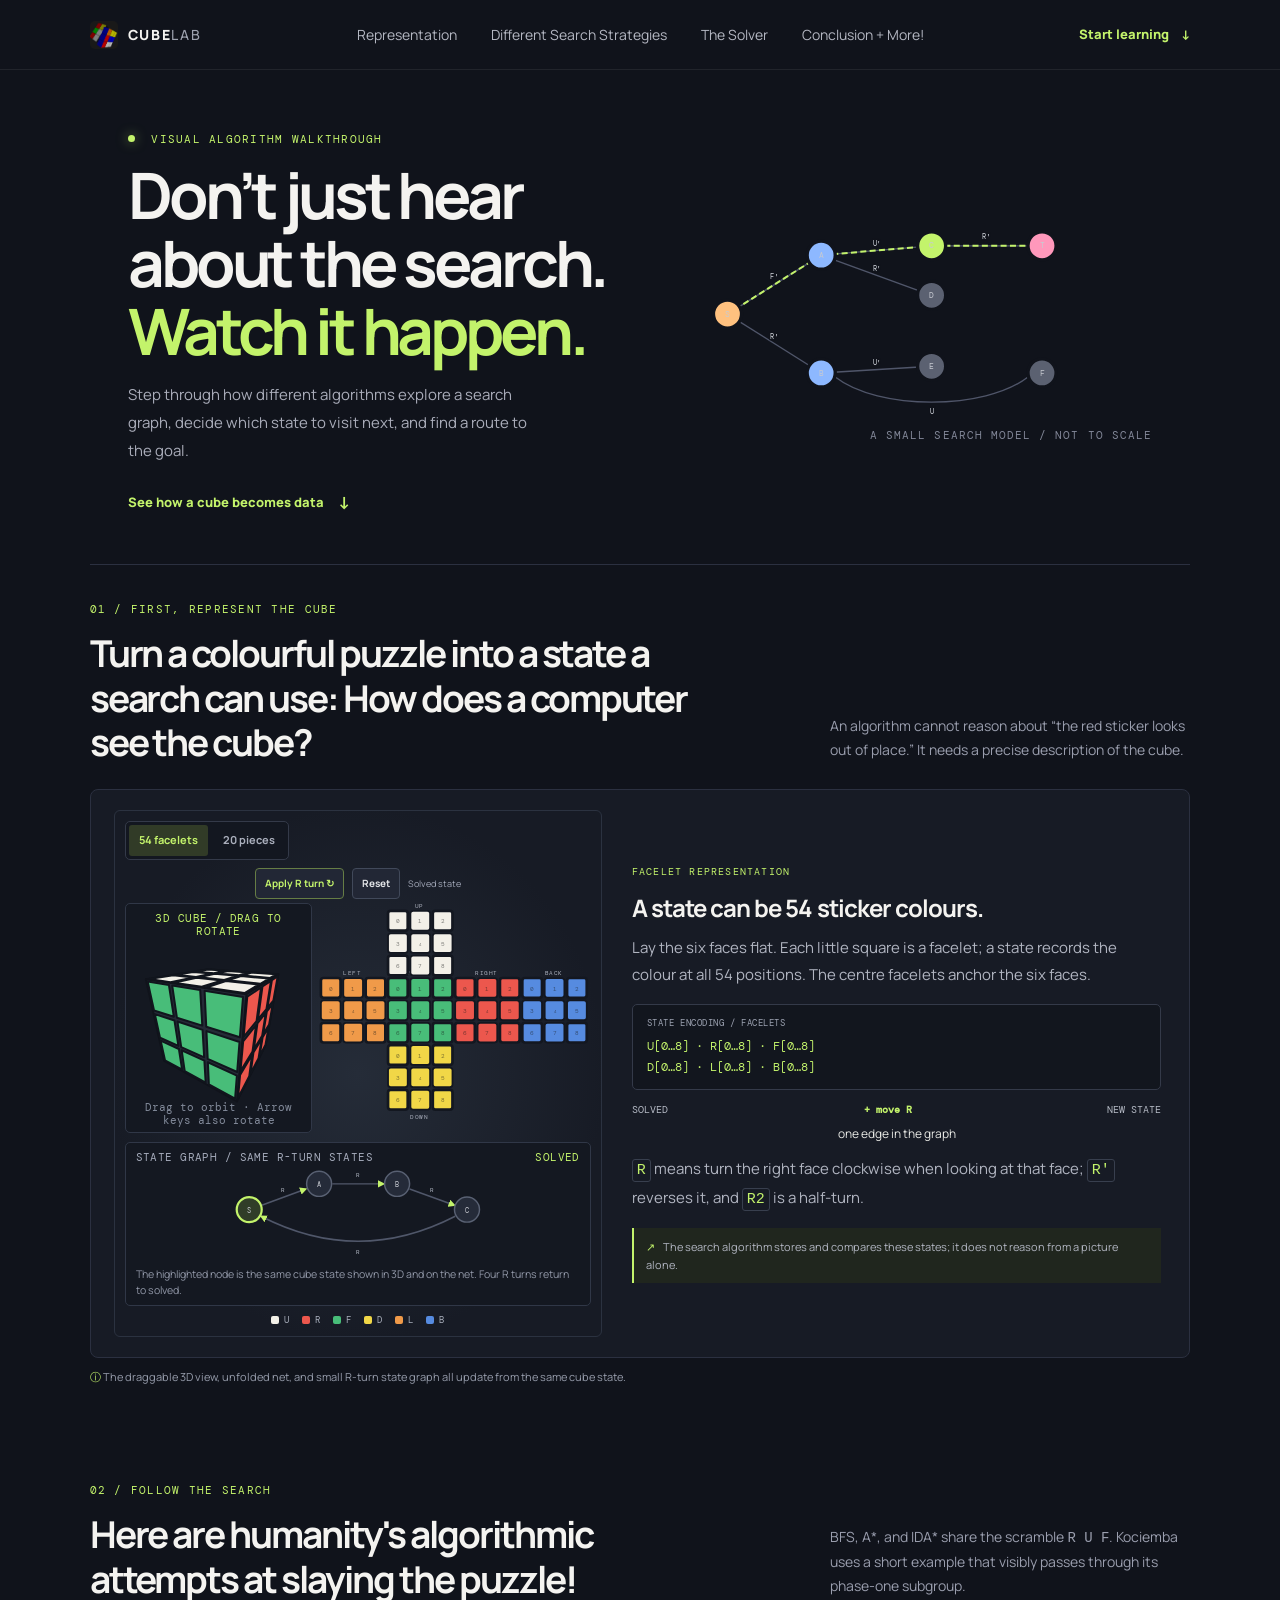
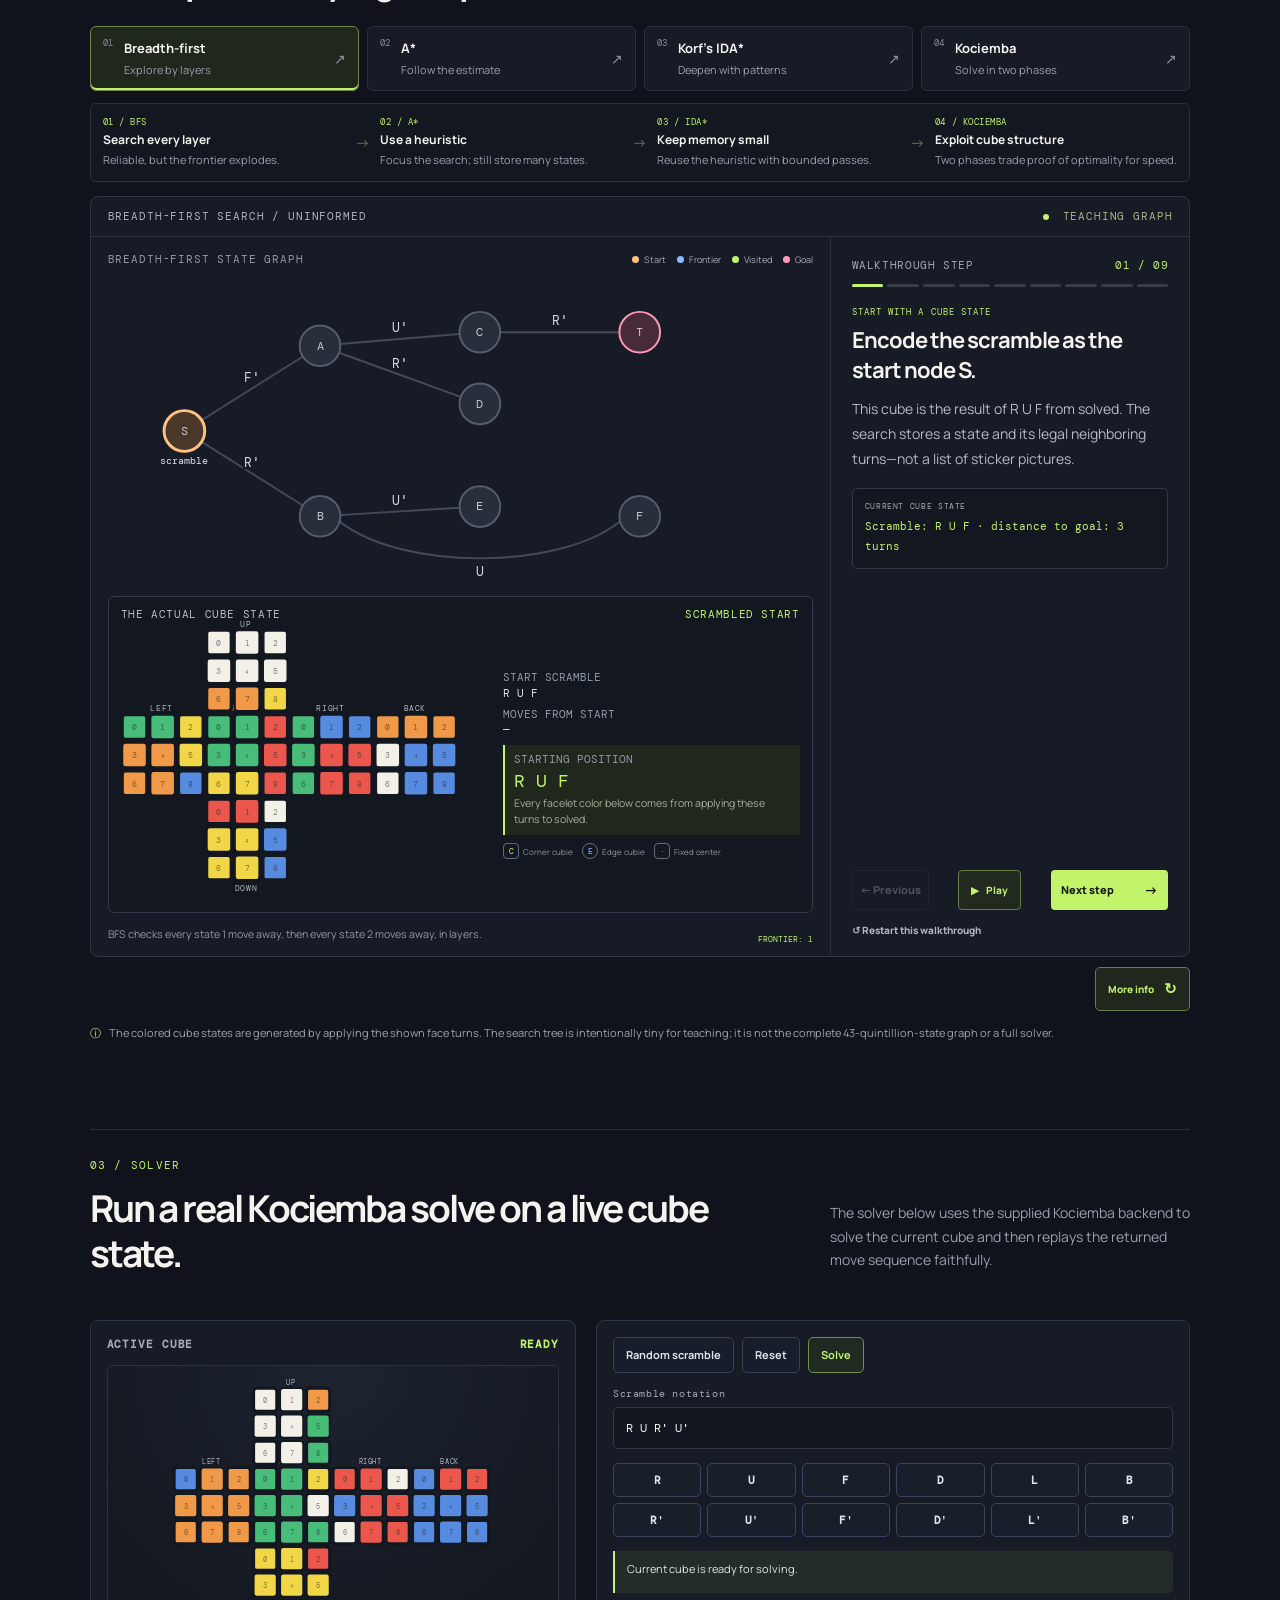
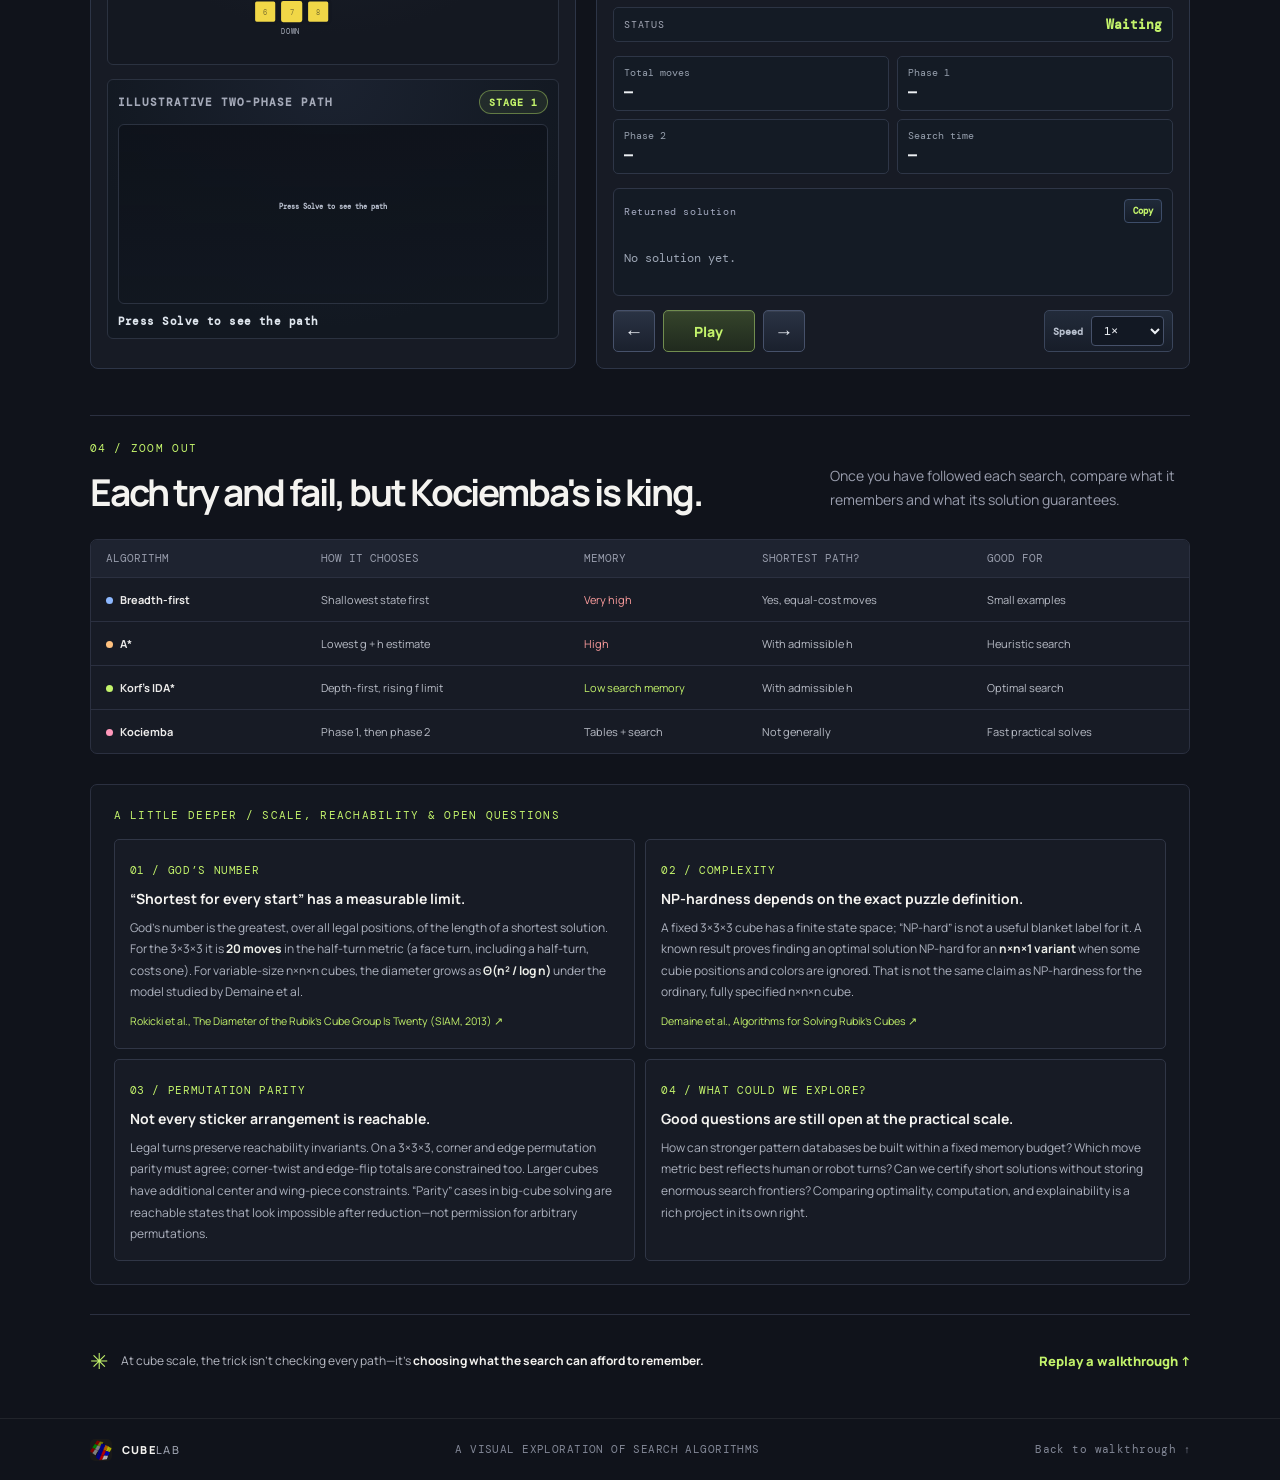
==== commit 874c59a5: "Add files via upload" ====
--- a/Cube/index.html
+++ b/Cube/index.html
@@ -16,7 +16,12 @@
 <body>
   <header class="topbar">
     <a class="brand" href="#" aria-label="Cube Lab home"><img class="brand-mark" src="./icon.png" alt=""><span>CUBE<span class="brand-light">LAB</span></span></a>
-    <nav aria-label="Main navigation"><a href="#representation">Cube states</a><a href="#walkthrough">Walkthrough</a><a href="#compare">Compare</a></nav>
+    <nav aria-label="Main navigation">
+        <a href="#representation">Representation</a>
+        <a href="#walkthrough">Different Search Strategies</a>
+        <a href="#solver-section">The Solver</a>
+        <a href="#compare">Conclusion + More!</a>
+    </nav>
     <a class="top-cta" href="#representation">Start learning <span aria-hidden="true">↓</span></a>
   </header>
 
@@ -58,7 +63,7 @@
 
     <section class="representation section-wrap" id="representation">
       <div class="section-heading">
-        <div><p class="eyebrow">01 / FIRST, REPRESENT THE CUBE</p><h2>Turn a colourful puzzle into a state a search can use.</h2></div>
+        <div><p class="eyebrow">01 / FIRST, REPRESENT THE CUBE</p><h2>Turn a colourful puzzle into a state a search can use: How does a computer see the cube?</h2></div>
         <p>An algorithm cannot reason about “the red sticker looks out of place.” It needs a precise description of the cube.</p>
       </div>
       <div class="representation-panel">
@@ -98,7 +103,7 @@
 
     <section class="walkthrough section-wrap" id="walkthrough">
       <div class="section-heading">
-        <div><p class="eyebrow">02 / FOLLOW THE SEARCH</p><h2>Now watch the algorithm work on cube states.</h2></div>
+        <div><p class="eyebrow">02 / FOLLOW THE SEARCH</p><h2>Here are humanity's algorithmic attempts at slaying the puzzle!</h2></div>
         <p>BFS, A*, and IDA* share the scramble <code>R U F</code>. Kociemba uses a short example that visibly passes through its phase-one subgroup.</p>
       </div>
       <div class="algorithm-tabs" role="tablist" aria-label="Choose an algorithm">
@@ -164,7 +169,7 @@
           <div class="solver-view-header"><span>ACTIVE CUBE</span><span id="solver-status-label">READY</span></div>
           <div id="solver-cube-display" class="solver-cube-display" aria-live="polite"></div>
           <div id="solver-path-panel" class="solver-path-panel" aria-live="polite">
-            <div class="solver-path-header"><span>SEARCH PATH</span><span class="solver-path-stage" data-role="stage-tag">STAGE 1</span></div>
+            <div class="solver-path-header"><span>ILLUSTRATIVE TWO-PHASE PATH</span><span class="solver-path-stage" data-role="stage-tag">STAGE 1</span></div>
             <div class="solver-path-visual" data-role="visual"></div>
             <div class="solver-path-status" data-role="status">Press Solve to see the path</div>
           </div>
@@ -232,7 +237,7 @@
 
     <section class="compare-section section-wrap" id="compare">
       <div class="section-heading">
-        <div><p class="eyebrow">04 / ZOOM OUT</p><h2>Different strategies. Different trade-offs.</h2></div>
+        <div><p class="eyebrow">04 / ZOOM OUT</p><h2>Each try and fail, but Kociemba's is king.</h2></div>
         <p>Once you have followed each search, compare what it remembers and what its solution guarantees.</p>
       </div>
       <div class="comparison">
